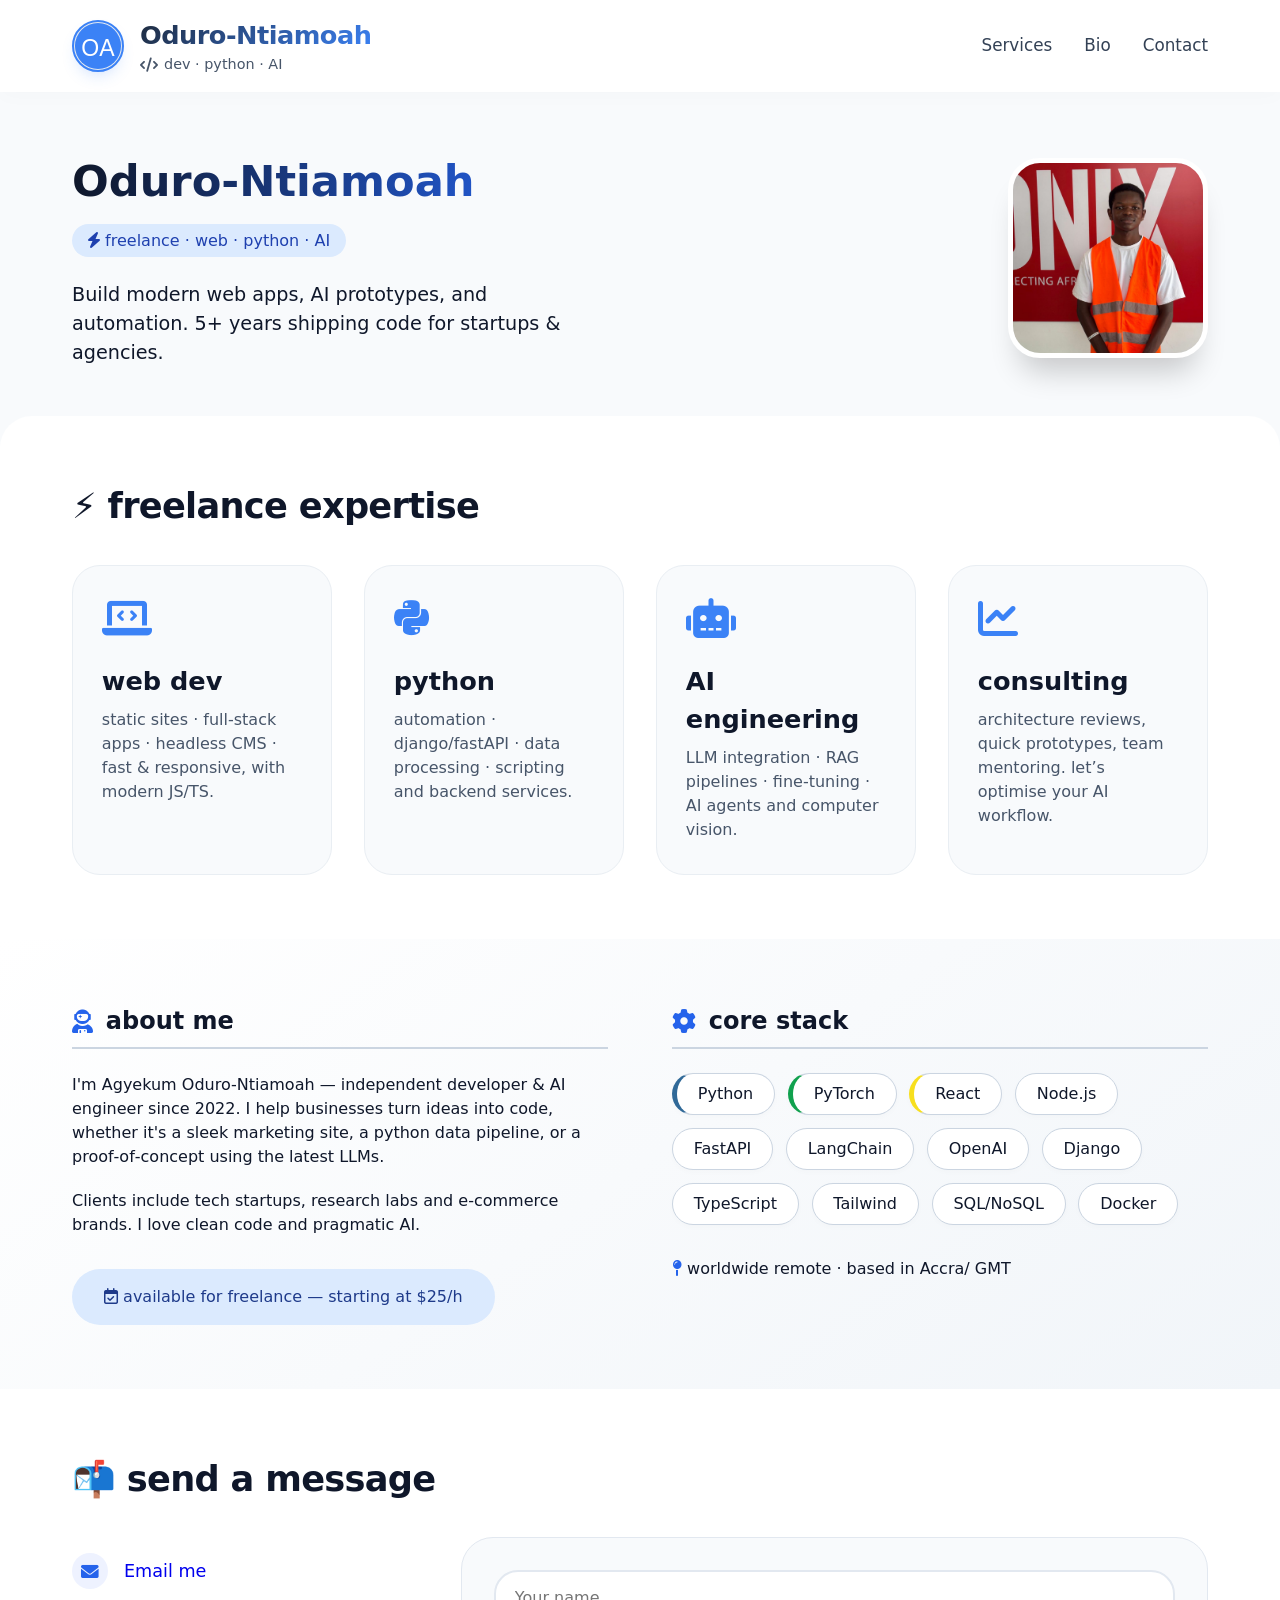
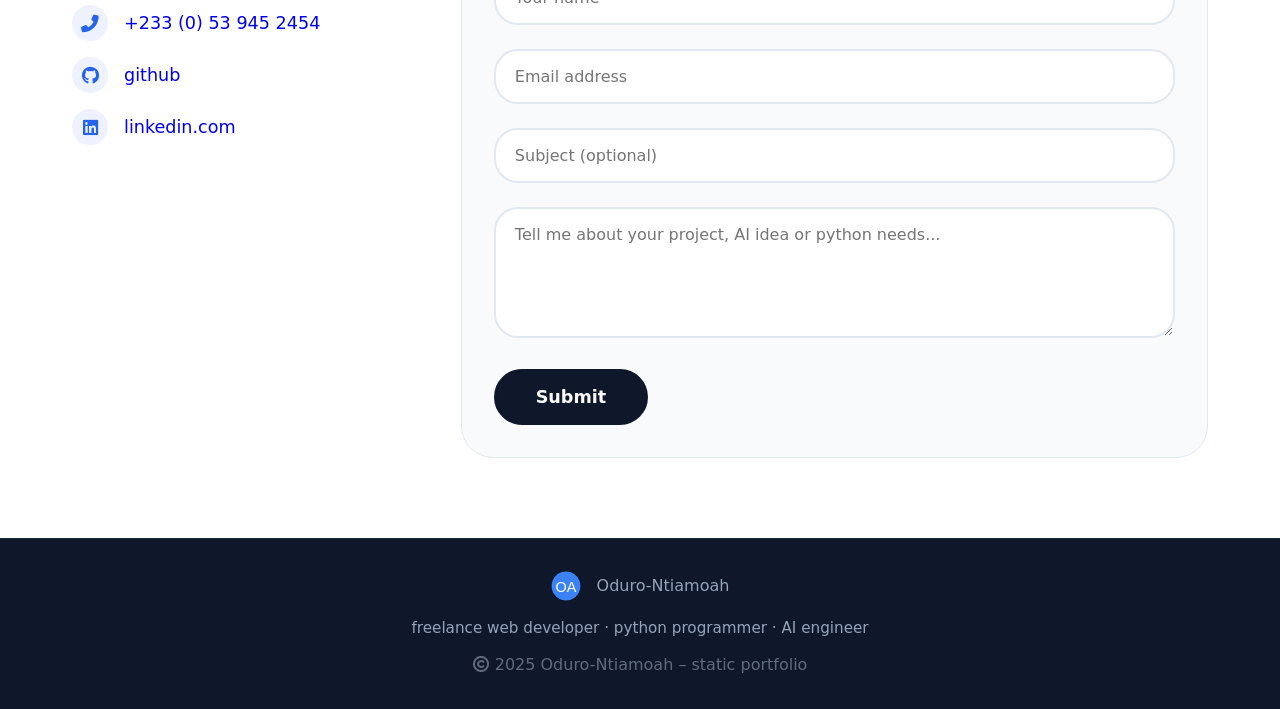
==== index.html @ 5a7f2efa "Update print statement from 'Hello' to 'Goodbye'" ====
<!DOCTYPE html>
<html lang="en">
<head>
  <meta charset="UTF-8">
  <meta name="viewport" content="width=device-width, initial-scale=1.0">
  <title>Oduro-Ntiamoah · Freelance dev & AI engineer</title>
  <!-- Font Awesome 6 (free) -->
  <link rel="stylesheet" href="https://cdnjs.cloudflare.com/ajax/libs/font-awesome/6.0.0-beta3/css/all.min.css">
  <style>
    * {
      margin: 0;
      padding: 0;
      box-sizing: border-box;
      font-family: 'Inter', system-ui, -apple-system, BlinkMacSystemFont, 'Segoe UI', Roboto, sans-serif;
    }

    body {
      background: #f8fafc;
      color: #0f172a;
      line-height: 1.5;
      scroll-behavior: smooth;
    }

    /* custom container */
    .container {
      max-width: 1200px;
      margin: 0 auto;
      padding: 0 2rem;
    }

    /* header / logo area */
    .header {
      background: white;
      box-shadow: 0 4px 20px rgba(0,0,0,0.02);
      padding: 1rem 0;
      position: sticky;
      top: 0;
      z-index: 10;
      backdrop-filter: blur(4px);
      background: rgba(255,255,255,0.9);
    }

    .header-content {
      display: flex;
      align-items: center;
      justify-content: space-between;
      flex-wrap: wrap;
    }

    .logo {
      display: flex;
      align-items: center;
      gap: 1rem;
    }

    .logo-img {
      width: 52px;
      height: 52px;
      border-radius: 50%;
      object-fit: cover;
      background: #e2e8f0;
      border: 2px solid #3b82f6;
      box-shadow: 0 8px 16px -6px rgba(59,130,246,0.25);
    }

    .logo-text h1 {
      font-size: 1.6rem;
      font-weight: 700;
      letter-spacing: -0.02em;
      background: linear-gradient(135deg, #1e293b, #3b82f6);
      -webkit-background-clip: text;
      -webkit-text-fill-color: transparent;
      background-clip: text;
    }

    .logo-text .tag {
      font-size: 0.9rem;
      color: #475569;
      font-weight: 400;
      display: flex;
      align-items: center;
      gap: 6px;
    }

    .nav-links {
      display: flex;
      gap: 2rem;
    }

    .nav-links a {
      text-decoration: none;
      color: #334155;
      font-weight: 500;
      transition: color 0.2s;
      font-size: 1.05rem;
    }

    .nav-links a:hover {
      color: #3b82f6;
    }

    /* hero section with name & image again */
    .hero {
      padding: 4rem 0 3rem;
    }

    .hero-grid {
      display: flex;
      align-items: center;
      gap: 3rem;
      flex-wrap: wrap;
      justify-content: space-between;
    }

    .hero-text h2 {
      font-size: 2.7rem;
      font-weight: 700;
      line-height: 1.2;
      background: linear-gradient(to right, #0f172a, #2563eb);
      -webkit-background-clip: text;
      -webkit-text-fill-color: transparent;
    }

    .hero-text .badge {
      background: #dbeafe;
      color: #1e40af;
      padding: 0.3rem 1rem;
      border-radius: 40px;
      display: inline-block;
      font-size: 1rem;
      font-weight: 500;
      margin: 1rem 0 1.5rem;
    }

    .hero-image img {
      width: 200px;
      height: 200px;
      border-radius: 32px;
      object-fit: cover;
      background: #cbd5e1;
      border: 5px solid white;
      box-shadow: 0 25px 30px -12px rgba(0,0,0,0.2);
    }

    /* service cards */
    .section-title {
      font-size: 2.2rem;
      font-weight: 600;
      margin-bottom: 2rem;
      letter-spacing: -0.02em;
    }

    .services {
      background: white;
      border-radius: 2rem 2rem 0 0;
      padding: 4rem 0;
    }

    .cards {
      display: grid;
      grid-template-columns: repeat(auto-fit, minmax(250px, 1fr));
      gap: 2rem;
    }

    .card {
      background: #f8fafc;
      padding: 2rem 1.8rem;
      border-radius: 28px;
      transition: all 0.2s;
      border: 1px solid #e9eef3;
    }

    .card:hover {
      transform: translateY(-5px);
      border-color: #3b82f6;
      box-shadow: 0 18px 30px -12px rgba(59,130,246,0.3);
    }

    .card i {
      font-size: 2.5rem;
      color: #3b82f6;
      margin-bottom: 1.5rem;
    }

    .card h3 {
      font-size: 1.6rem;
      font-weight: 600;
      margin-bottom: 0.5rem;
    }

    .card p {
      color: #475569;
    }

    /* about / info  */
    .info {
      padding: 4rem 0;
      background: linear-gradient(145deg, #ffffff 0%, #f1f5f9 100%);
    }

    .info-flex {
      display: flex;
      gap: 4rem;
      flex-wrap: wrap;
    }

    .info-block {
      flex: 1;
      min-width: 260px;
    }

    .info-block h3 {
      font-size: 1.5rem;
      margin-bottom: 1.5rem;
      display: flex;
      align-items: center;
      gap: 0.8rem;
      border-bottom: 2px solid #cbd5e1;
      padding-bottom: 0.5rem;
    }

    .skill-tags {
      display: flex;
      flex-wrap: wrap;
      gap: 0.8rem;
    }

    .skill-tag {
      background: white;
      padding: 0.5rem 1.3rem;
      border-radius: 60px;
      border: 1px solid #cbd5e1;
      font-weight: 500;
      font-size: 1rem;
      box-shadow: 0 2px 6px rgba(0,0,0,0.02);
    }

    .skill-tag.python { border-left: 5px solid #306998; }
    .skill-tag.ai { border-left: 5px solid #10a14e; }
    .skill-tag.js { border-left: 5px solid #f7df1e; }

    .pricing-note {
      background: #dbeafe;
      padding: 1rem 2rem;
      border-radius: 80px;
      font-weight: 500;
      color: #1e3a8a;
      margin-top: 2rem;
      display: inline-block;
    }

    /* contact form */
    .contact {
      padding: 4rem 0 5rem;
      background: white;
    }

    .contact-grid {
      display: flex;
      gap: 3rem;
      flex-wrap: wrap;
    }

    .contact-info {
      flex: 1;
      min-width: 250px;
    }

    .contact-info a {
      text-decoration: none;
      margin: 1rem 0; 
      display: flex;
      align-items: center;
      gap: 1rem;
      font-size: 1.1rem;
    }

    .contact-info i {
      width: 36px;
      height: 36px;
      background: #eef2ff;
      border-radius: 50%;
      display: inline-flex;
      align-items: center;
      justify-content: center;
      color: #2563eb;
    }

    .form-box {
      flex: 2;
      min-width: 320px;
      background: #f8fafc;
      padding: 2rem;
      border-radius: 32px;
      border: 1px solid #e2e8f0;
    }

    .form-group {
      margin-bottom: 1.5rem;
    }

    input, textarea {
      width: 100%;
      padding: 1rem 1.2rem;
      border: 2px solid #e2e8f0;
      border-radius: 24px;
      font-size: 1rem;
      background: white;
      transition: 0.2s;
    }

    input:focus, textarea:focus {
      outline: none;
      border-color: #3b82f6;
      box-shadow: 0 0 0 4px rgba(59,130,246,0.15);
    }

    button {
      background: #0f172a;
      color: white;
      border: none;
      font-size: 1.1rem;
      font-weight: 600;
      padding: 1rem 2.5rem;
      border-radius: 50px;
      cursor: pointer;
      display: inline-flex;
      align-items: center;
      gap: 0.8rem;
      transition: 0.2s;
      border: 2px solid #0f172a;
    }

    button:hover {
      background: #2563eb;
      border-color: #2563eb;
      transform: scale(1.02);
    }

    .fine-print {
      font-size: 0.85rem;
      color: #64748b;
      margin-top: 1.5rem;
    }

    .fine-print a {
      color: #2563eb;
      text-decoration: none;
    }

    footer {
      background: #0f172a;
      color: #94a3b8;
      padding: 2rem 0;
      text-align: center;
      border-top: 1px solid #1e293b;
    }

    /* dummy image placeholder */
    .placeholder-img {
      background: linear-gradient(145deg, #94a3b8, #475569);
      display: flex;
      align-items: center;
      justify-content: center;
      color: white;
      font-weight: 600;
      font-size: 2rem;
    }

    /* make it responsive */
    @media (max-width: 700px) {
      .header-content {
        flex-direction: column;
        gap: 1rem;
      }
      .hero-grid {
        justify-content: center;
        text-align: center;
      }
    }
  </style>
</head>
<body>
  <!-- Sticky header with name & image as logo -->
  <header class="header">
    <div class="container header-content">
      <div class="logo">
        <!-- your image repeated as logo -->
        <img src="data:image/svg+xml,%3Csvg xmlns='http://www.w3.org/2000/svg' width='52' height='52' viewBox='0 0 100 100'%3E%3Ccircle cx='50' cy='50' r='48' fill='%233b82f6' /%3E%3Ctext x='50' y='70' font-size='48' text-anchor='middle' fill='white' font-family='Arial'%3EOA%3C/text%3E%3C/svg%3E"
             alt="Oduro-Ntiamoah logo" 
             class="logo-img"
             title="replace with your real image">
        <div class="logo-text">
          <h1>Oduro-Ntiamoah</h1>
          <span class="tag"><i class="fas fa-code"></i> dev · python · AI</span>
        </div>
      </div>
      <div class="nav-links">
        <a href="#services">Services</a>
        <a href="#info">Bio</a>
        <a href="#contact">Contact</a>
      </div>
    </div>
  </header>

  <!-- Hero reintroduces name & image (pinterest friendly) -->
  <section class="hero">
    <div class="container hero-grid">
      <div class="hero-text">
        <h2>Oduro-Ntiamoah</h2>
        <div class="badge"><i class="fas fa-bolt"></i> freelance · web · python · AI</div>
        <p style="font-size: 1.2rem; max-width: 500px;">Build modern web apps, AI prototypes, and automation. 5+ years shipping code for startups & agencies.</p>
      </div>
      <div class="hero-image">
        <img src="images/me.jpg" style="width='200' height='200' viewBox='0 0 200 200'%3E%3Crect width='200' height='200' fill='%233b82f6' /%3E%3Ccircle cx='100' cy='80' r='40' fill='%23f1f5f9' /%3E%3Ccircle cx='100' cy='200' r='70' fill='%2394a3b8' /%3E%3Ctext x='100' y='170' font-size='28' text-anchor='middle' fill='white' font-family='Arial'%3E📷 OA%3C/text%3E%3C/svg%3E"
             alt="Agyekum-Oduro profile">
      </div>
    </div>
  </section>

  <!-- Services (freelance dev / python / AI) -->
  <section class="services" id="services">
    <div class="container">
      <h2 class="section-title">⚡ freelance expertise</h2>
      <div class="cards">
        <div class="card">
          <i class="fas fa-laptop-code"></i>
          <h3>web dev</h3>
          <p>static sites · full-stack apps · headless CMS · fast & responsive, with modern JS/TS.</p>
        </div>
        <div class="card">
          <i class="fab fa-python"></i>
          <h3>python</h3>
          <p>automation · django/fastAPI · data processing · scripting and backend services.</p>
        </div>
        <div class="card">
          <i class="fas fa-robot"></i>
          <h3>AI engineering</h3>
          <p>LLM integration · RAG pipelines · fine‑tuning · AI agents and computer vision.</p>
        </div>
        <div class="card">
          <i class="fas fa-chart-line"></i>
          <h3>consulting</h3>
          <p>architecture reviews, quick prototypes, team mentoring. let’s optimise your AI workflow.</p>
        </div>
      </div>
    </div>
  </section>

  <!-- extra info: bio, skills, notes (you can edit all) -->
  <section class="info" id="info">
    <div class="container info-flex">
      <div class="info-block">
        <h3><i class="fas fa-user-astronaut" style="color:#2563eb;"></i> about me</h3>
        <p style="margin-bottom:1.2rem;">I'm Agyekum Oduro-Ntiamoah — independent developer & AI engineer since 2022. I help businesses turn ideas into code, whether it's a sleek marketing site, a python data pipeline, or a proof‑of‑concept using the latest LLMs.</p>
        <p>Clients include tech startups, research labs and e‑commerce brands. I love clean code and pragmatic AI.</p>
        <div class="pricing-note">
          <i class="far fa-calendar-check"></i> available for freelance — starting at $25/h
        </div>
      </div>
      <div class="info-block">
        <h3><i class="fas fa-cog" style="color:#2563eb;"></i> core stack</h3>
        <div class="skill-tags">
          <span class="skill-tag python">Python</span>
          <span class="skill-tag ai">PyTorch</span>
          <span class="skill-tag js">React</span>
          <span class="skill-tag">Node.js</span>
          <span class="skill-tag">FastAPI</span>
          <span class="skill-tag">LangChain</span>
          <span class="skill-tag">OpenAI</span>
          <span class="skill-tag">Django</span>
          <span class="skill-tag">TypeScript</span>
          <span class="skill-tag">Tailwind</span>
          <span class="skill-tag">SQL/NoSQL</span>
          <span class="skill-tag">Docker</span>
        </div>
        <p style="margin-top:2rem;"><i class="fas fa-map-pin" style="color:#2563eb;"></i> worldwide remote · based in Accra/ GMT</p>
      </div>
    </div>
  </section>

  <!-- contact form – messages to your email -->
  <section class="contact" id="contact">
    <div class="container">
      <h2 class="section-title">📬 send a message</h2>
      <div class="contact-grid">
        <div class="contact-info">
          <a href="mailto:2005odurontiamoah@gmail.com" target="_blank"><i class="fas fa-envelope"></i> Email me</a>
          <a href="tel="+233 539452454"><i class="fas fa-phone-alt"></i> +233 (0) 53 945 2454</a>
          <a href="https://github.com/Oduro-ntiamoah"><i class="fab fa-github"></i> github</a>
          <a href="https://www.linkedin.com/in/oduro-ntiamoah-agyekum/"><i class="fab fa-linkedin"></i> linkedin.com</a>
          <!--p style="margin-top:2rem;"><i class="fas fa-check-circle" style="background:#22c55e; color:white;"></i> typically replies within a few hours</p-->
        </div>

        <div class="form-box">
          <!-- form submits to your email via FormSubmit (free, no backend) -->
          <form action="https://formsubmit.co/2005odurontiamoah@gmail.com" method="POST">
            <!-- formsubmit hidden config -->
            <input type="hidden" name="_subject" value="New freelance inquiry from pinterest visitor">
            <input type="hidden" name="_captcha" value="false">
            <input type="hidden" name="_template" value="box">
            <input type="hidden" name="_next" value="#contact"> <!-- stay on page after submit -->

            <div class="form-group">
              <input type="text" name="name" placeholder="Your name" required>
            </div>
            <div class="form-group">
              <input type="email" name="email" placeholder="Email address" required>
            </div>
            <div class="form-group">
              <input type="text" name="_subject" placeholder="Subject (optional)">
            </div>
            <div class="form-group">
              <textarea name="message" rows="5" placeholder="Tell me about your project, AI idea or python needs..." required></textarea>
            </div>
            <input type="hidden" name="_next" value="https://alias-project.netlify.app/#contact">
            <input type="hidden" name="_captcha" value="false">
            <button type="submit">Submit</button>
              <!--✦ all messages go directly to <strong>2005odurontiamoah@gmail.com</strong><br>
              ✦ no spam, just work inquiries. i’ll get back ASAP.-->
            </div>
          </form>
          <!-- note: formSubmit works fine on static hosts, you'll get an email. -->
        </div>
      </div>
    </div>
  </section>

  <!-- footer with name & simple info -->
  <footer>
    <div class="container">
      <div style="display: flex; align-items: center; justify-content: center; gap: 1rem; margin-bottom: 1rem;">
        <img src="data:image/svg+xml,%3Csvg xmlns='http://www.w3.org/2000/svg' width='30' height='30' viewBox='0 0 100 100'%3E%3Ccircle cx='50' cy='50' r='48' fill='%233b82f6' /%3E%3Ctext x='50' y='70' font-size='48' text-anchor='middle' fill='white' font-family='Arial'%3EOA%3C/text%3E%3C/svg%3E"
             style="width:30px; border-radius:50%;" alt="OA">
        <span style="font-weight:500;">Oduro-Ntiamoah</span>
      </div>
      <p style="font-size:0.95rem;">freelance web developer · python programmer · AI engineer</p>
      <!--p style="margin-top:1rem;">✎ ready for pinterest — replace images & texts before deploy</p-->
      <p style="margin-top:0.8rem; opacity:0.6;"><i class="far fa-copyright"></i> 2025 Oduro-Ntiamoah – static portfolio</p>
    </div>
  </footer>

  <!-- tiny smooth scroll (just for ux) -->
  <script>
    (function() {
      // optional: handle form feedback, but it's a static redirect.
      console.log("pinterest-ready static site — edit name/image/email in source.");
      const logoImg = document.querySelector('.logo-img');
      // if you replace with actual image, the placeholder remains fallback.
    })();
  </script>
</body>
</html>
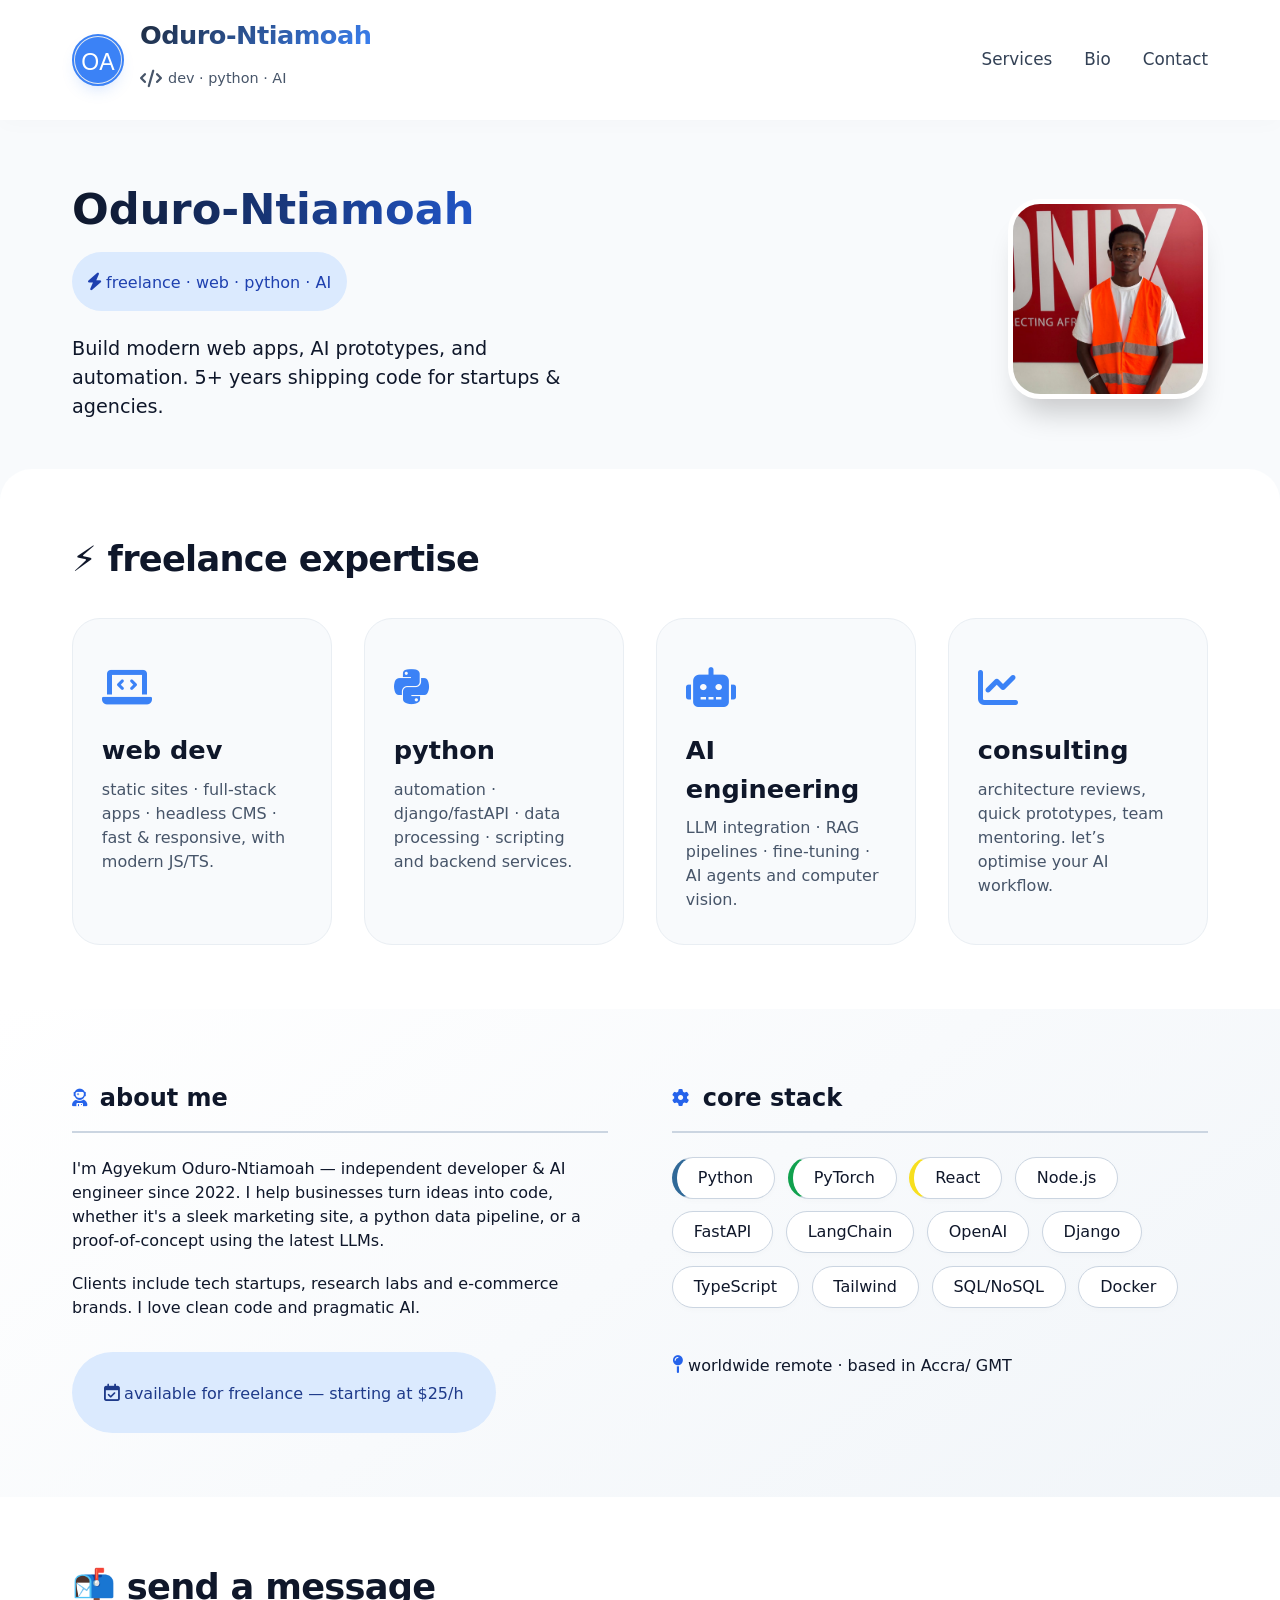
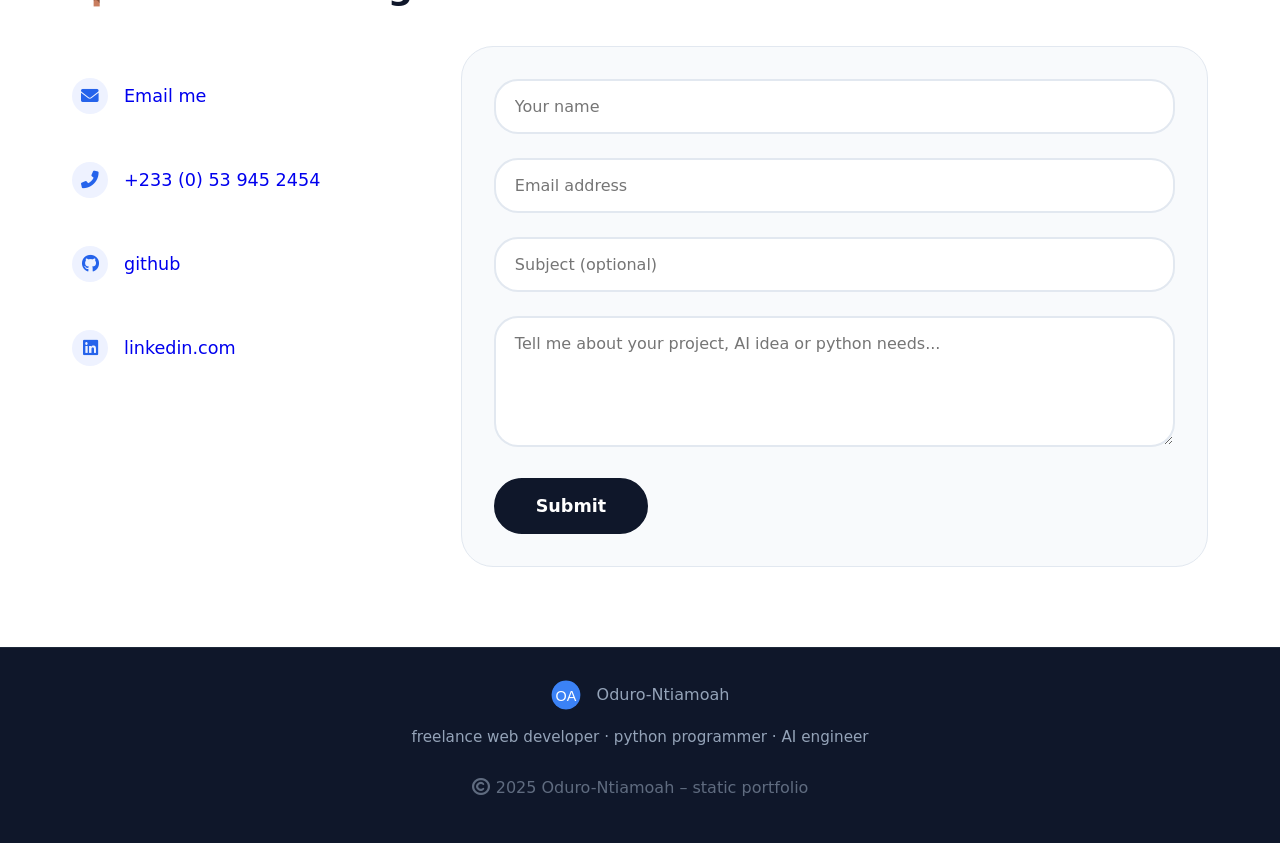
==== commit 4ff29e83: "Update index.html" ====
--- a/index.html
+++ b/index.html
@@ -266,13 +266,18 @@
       min-width: 250px;
     }
 
-    .contact-info a {
+    .contact-info a, i{
       text-decoration: none;
       margin: 1rem 0; 
       display: flex;
       align-items: center;
       gap: 1rem;
       font-size: 1.1rem;
+    }
+
+    .contact-info a:hover{
+      text-decoration: underline;
+      font-weight: 500;
     }
 
     .contact-info i {
@@ -556,3 +561,5 @@
 
 
 
+
+
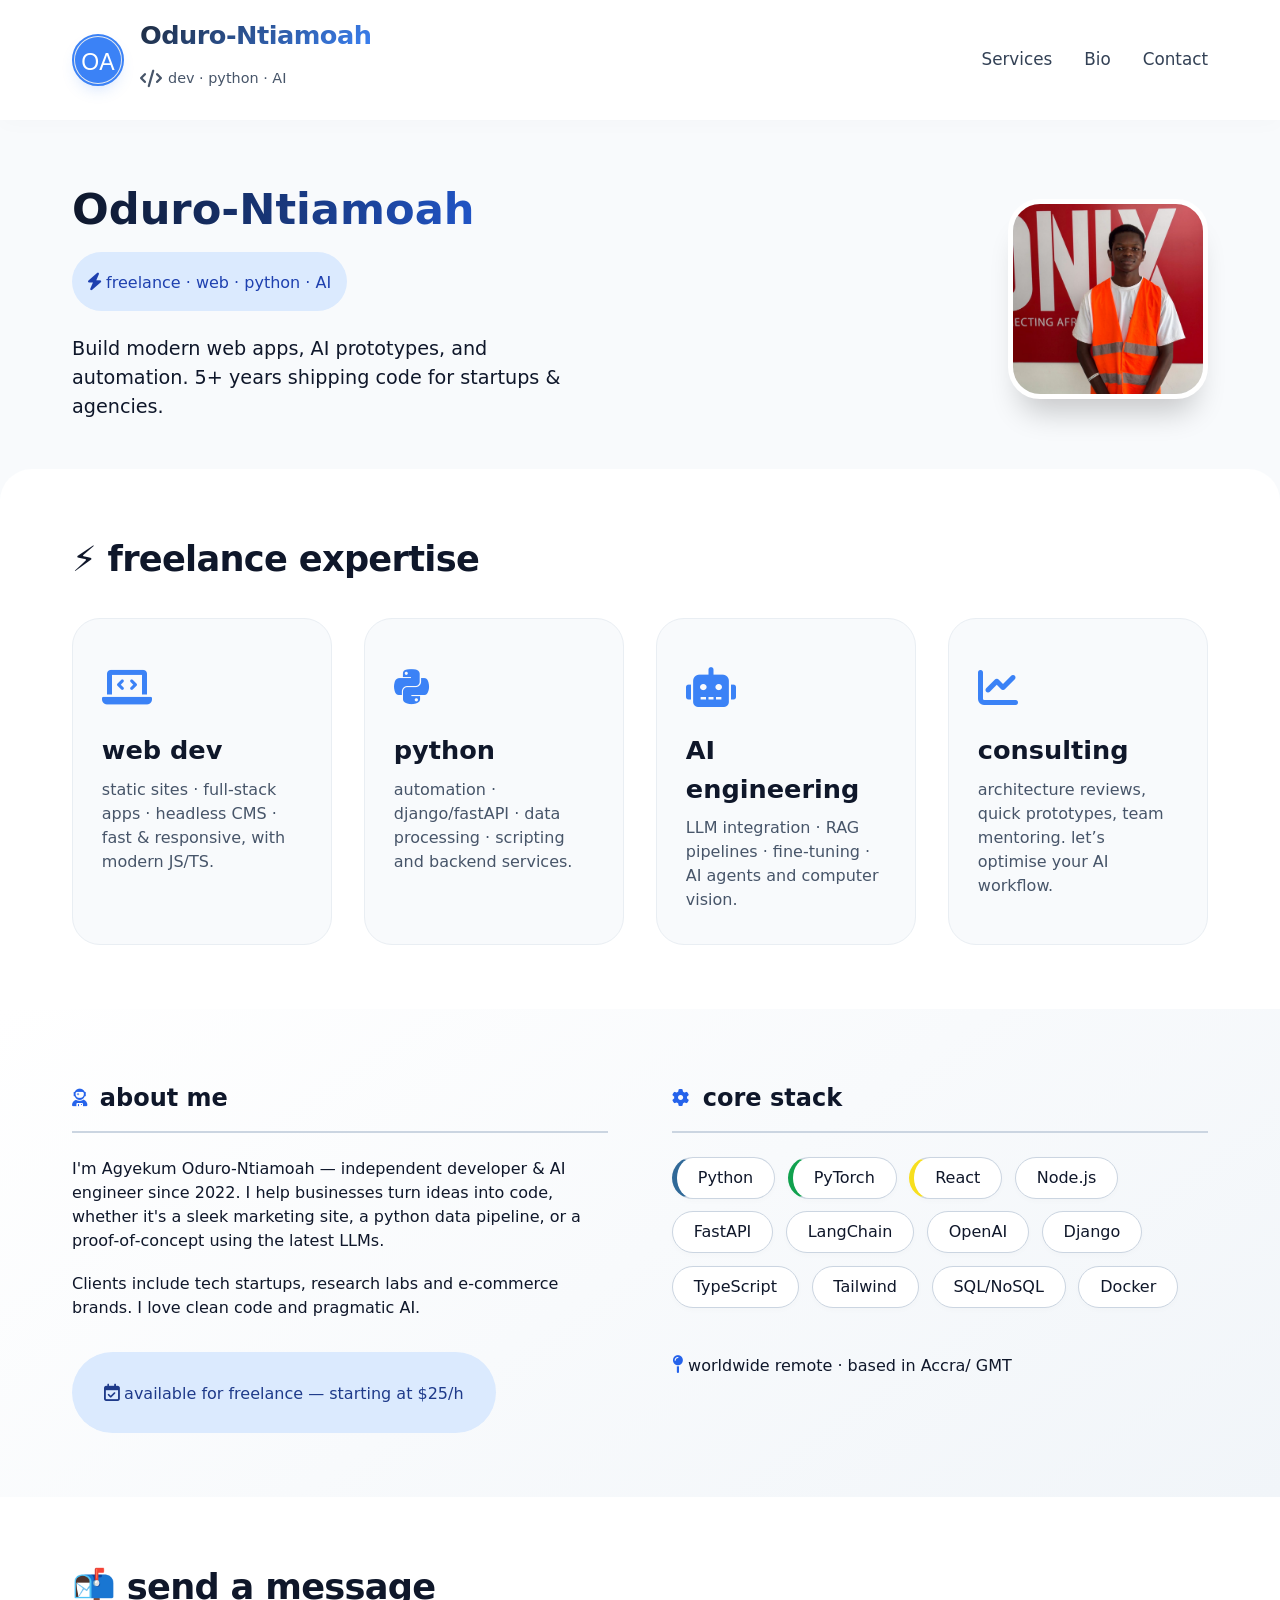
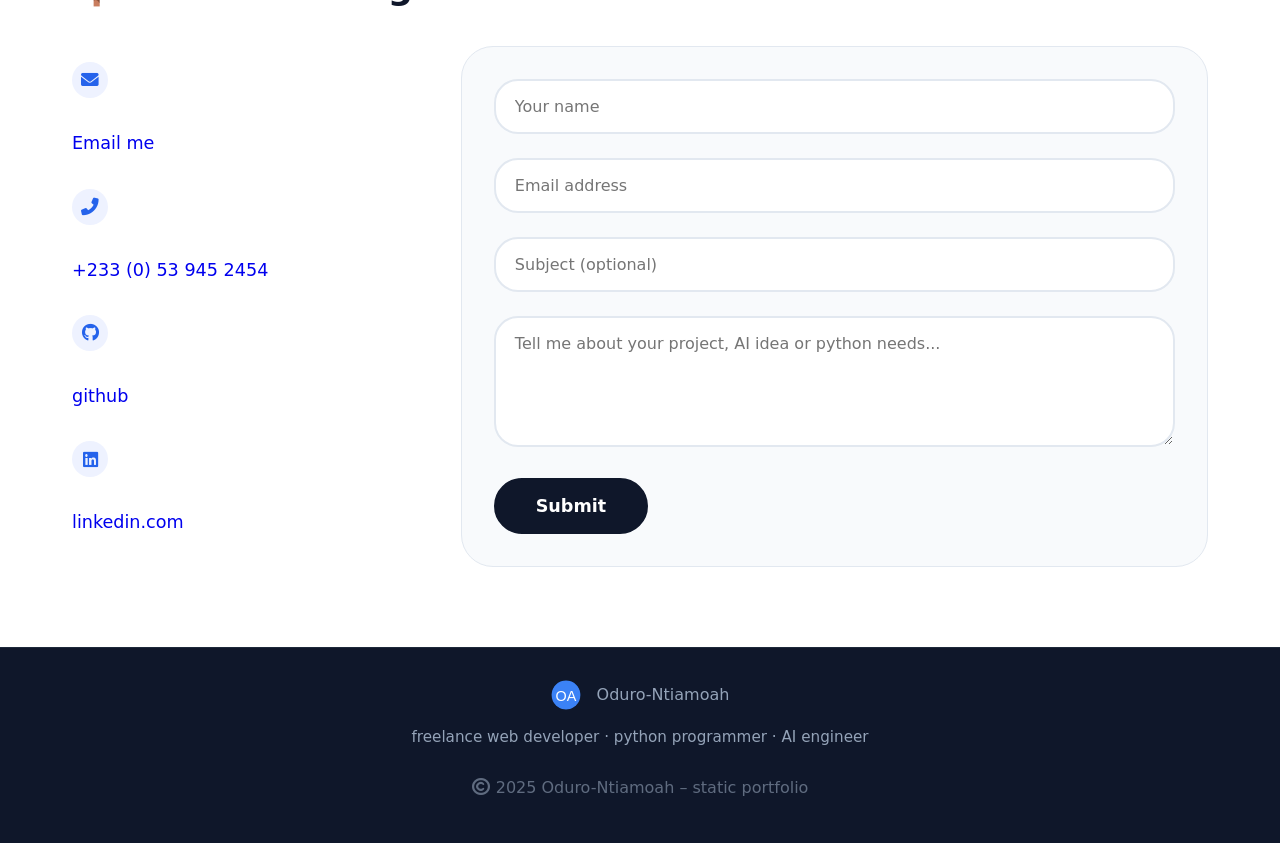
==== commit 605827ed: "Update index.html" ====
--- a/index.html
+++ b/index.html
@@ -490,10 +490,10 @@
       <h2 class="section-title">📬 send a message</h2>
       <div class="contact-grid">
         <div class="contact-info">
-          <a href="mailto:2005odurontiamoah@gmail.com" target="_blank"><i class="fas fa-envelope"></i> Email me</a>
-          <a href="tel="+233 539452454"><i class="fas fa-phone-alt"></i> +233 (0) 53 945 2454</a>
-          <a href="https://github.com/Oduro-ntiamoah"><i class="fab fa-github"></i> github</a>
-          <a href="https://www.linkedin.com/in/oduro-ntiamoah-agyekum/"><i class="fab fa-linkedin"></i> linkedin.com</a>
+          <i class="fas fa-envelope"></i><a href="mailto:2005odurontiamoah@gmail.com" target="_blank"> Email me</a>
+          <i class="fas fa-phone-alt"></i><a href="tel="+233 539452454"> +233 (0) 53 945 2454</a>
+          <i class="fab fa-github"></i><a href="https://github.com/Oduro-ntiamoah"> github</a>
+          <i class="fab fa-linkedin"></i><a href="https://www.linkedin.com/in/oduro-ntiamoah-agyekum/"> linkedin.com</a>
           <!--p style="margin-top:2rem;"><i class="fas fa-check-circle" style="background:#22c55e; color:white;"></i> typically replies within a few hours</p-->
         </div>
 
@@ -563,3 +563,4 @@
 
 
 
+
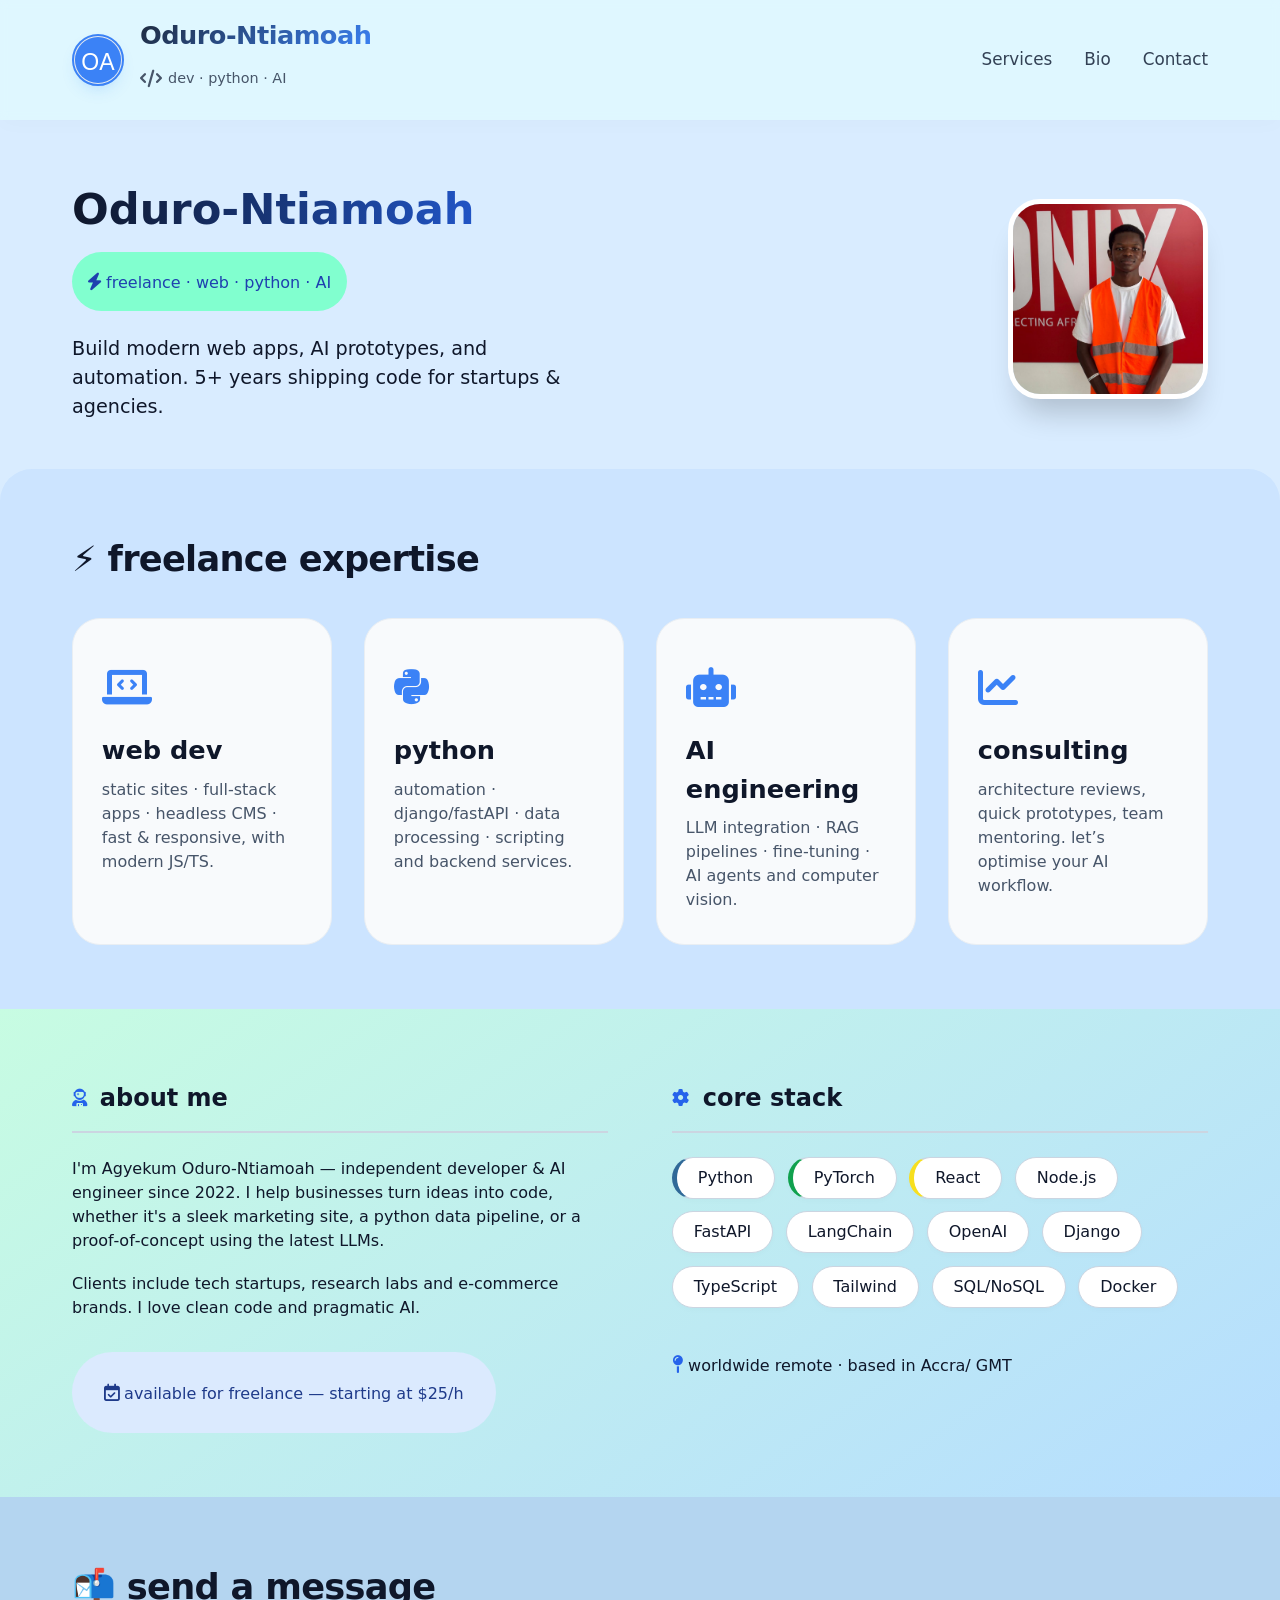
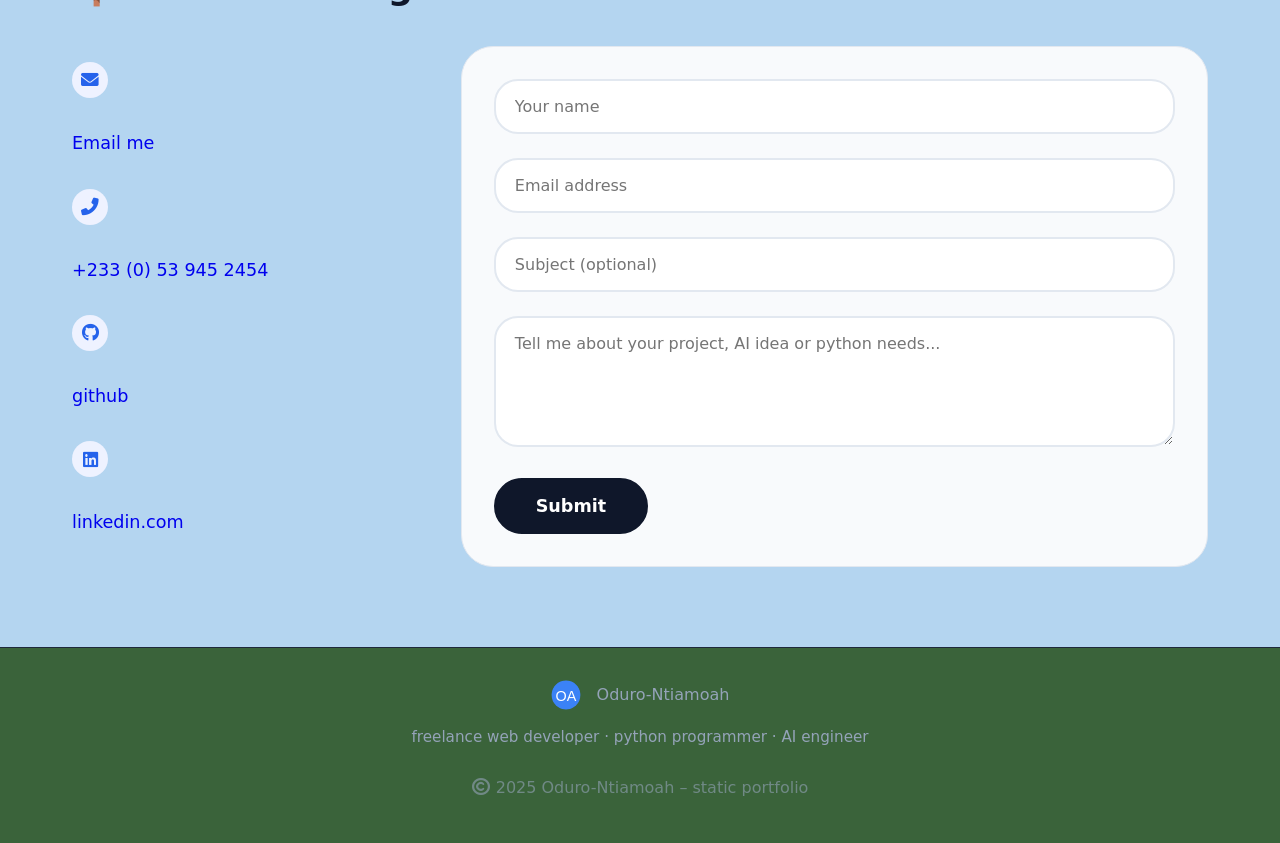
==== commit ff8527b2: "Update index.html" ====
--- a/index.html
+++ b/index.html
@@ -1,566 +1,582 @@
 <!DOCTYPE html>
 <html lang="en">
+
 <head>
-  <meta charset="UTF-8">
-  <meta name="viewport" content="width=device-width, initial-scale=1.0">
-  <title>Oduro-Ntiamoah · Freelance dev & AI engineer</title>
-  <!-- Font Awesome 6 (free) -->
-  <link rel="stylesheet" href="https://cdnjs.cloudflare.com/ajax/libs/font-awesome/6.0.0-beta3/css/all.min.css">
-  <style>
-    * {
-      margin: 0;
-      padding: 0;
-      box-sizing: border-box;
-      font-family: 'Inter', system-ui, -apple-system, BlinkMacSystemFont, 'Segoe UI', Roboto, sans-serif;
-    }
-
-    body {
-      background: #f8fafc;
-      color: #0f172a;
-      line-height: 1.5;
-      scroll-behavior: smooth;
-    }
-
-    /* custom container */
-    .container {
-      max-width: 1200px;
-      margin: 0 auto;
-      padding: 0 2rem;
-    }
-
-    /* header / logo area */
-    .header {
-      background: white;
-      box-shadow: 0 4px 20px rgba(0,0,0,0.02);
-      padding: 1rem 0;
-      position: sticky;
-      top: 0;
-      z-index: 10;
-      backdrop-filter: blur(4px);
-      background: rgba(255,255,255,0.9);
-    }
-
-    .header-content {
-      display: flex;
-      align-items: center;
-      justify-content: space-between;
-      flex-wrap: wrap;
-    }
-
-    .logo {
-      display: flex;
-      align-items: center;
-      gap: 1rem;
-    }
-
-    .logo-img {
-      width: 52px;
-      height: 52px;
-      border-radius: 50%;
-      object-fit: cover;
-      background: #e2e8f0;
-      border: 2px solid #3b82f6;
-      box-shadow: 0 8px 16px -6px rgba(59,130,246,0.25);
-    }
-
-    .logo-text h1 {
-      font-size: 1.6rem;
-      font-weight: 700;
-      letter-spacing: -0.02em;
-      background: linear-gradient(135deg, #1e293b, #3b82f6);
-      -webkit-background-clip: text;
-      -webkit-text-fill-color: transparent;
-      background-clip: text;
-    }
-
-    .logo-text .tag {
-      font-size: 0.9rem;
-      color: #475569;
-      font-weight: 400;
-      display: flex;
-      align-items: center;
-      gap: 6px;
-    }
-
-    .nav-links {
-      display: flex;
-      gap: 2rem;
-    }
-
-    .nav-links a {
-      text-decoration: none;
-      color: #334155;
-      font-weight: 500;
-      transition: color 0.2s;
-      font-size: 1.05rem;
-    }
-
-    .nav-links a:hover {
-      color: #3b82f6;
-    }
-
-    /* hero section with name & image again */
-    .hero {
-      padding: 4rem 0 3rem;
-    }
-
-    .hero-grid {
-      display: flex;
-      align-items: center;
-      gap: 3rem;
-      flex-wrap: wrap;
-      justify-content: space-between;
-    }
-
-    .hero-text h2 {
-      font-size: 2.7rem;
-      font-weight: 700;
-      line-height: 1.2;
-      background: linear-gradient(to right, #0f172a, #2563eb);
-      -webkit-background-clip: text;
-      -webkit-text-fill-color: transparent;
-    }
-
-    .hero-text .badge {
-      background: #dbeafe;
-      color: #1e40af;
-      padding: 0.3rem 1rem;
-      border-radius: 40px;
-      display: inline-block;
-      font-size: 1rem;
-      font-weight: 500;
-      margin: 1rem 0 1.5rem;
-    }
-
-    .hero-image img {
-      width: 200px;
-      height: 200px;
-      border-radius: 32px;
-      object-fit: cover;
-      background: #cbd5e1;
-      border: 5px solid white;
-      box-shadow: 0 25px 30px -12px rgba(0,0,0,0.2);
-    }
-
-    /* service cards */
-    .section-title {
-      font-size: 2.2rem;
-      font-weight: 600;
-      margin-bottom: 2rem;
-      letter-spacing: -0.02em;
-    }
-
-    .services {
-      background: white;
-      border-radius: 2rem 2rem 0 0;
-      padding: 4rem 0;
-    }
-
-    .cards {
-      display: grid;
-      grid-template-columns: repeat(auto-fit, minmax(250px, 1fr));
-      gap: 2rem;
-    }
-
-    .card {
-      background: #f8fafc;
-      padding: 2rem 1.8rem;
-      border-radius: 28px;
-      transition: all 0.2s;
-      border: 1px solid #e9eef3;
-    }
-
-    .card:hover {
-      transform: translateY(-5px);
-      border-color: #3b82f6;
-      box-shadow: 0 18px 30px -12px rgba(59,130,246,0.3);
-    }
-
-    .card i {
-      font-size: 2.5rem;
-      color: #3b82f6;
-      margin-bottom: 1.5rem;
-    }
-
-    .card h3 {
-      font-size: 1.6rem;
-      font-weight: 600;
-      margin-bottom: 0.5rem;
-    }
-
-    .card p {
-      color: #475569;
-    }
-
-    /* about / info  */
-    .info {
-      padding: 4rem 0;
-      background: linear-gradient(145deg, #ffffff 0%, #f1f5f9 100%);
-    }
-
-    .info-flex {
-      display: flex;
-      gap: 4rem;
-      flex-wrap: wrap;
-    }
-
-    .info-block {
-      flex: 1;
-      min-width: 260px;
-    }
-
-    .info-block h3 {
-      font-size: 1.5rem;
-      margin-bottom: 1.5rem;
-      display: flex;
-      align-items: center;
-      gap: 0.8rem;
-      border-bottom: 2px solid #cbd5e1;
-      padding-bottom: 0.5rem;
-    }
-
-    .skill-tags {
-      display: flex;
-      flex-wrap: wrap;
-      gap: 0.8rem;
-    }
-
-    .skill-tag {
-      background: white;
-      padding: 0.5rem 1.3rem;
-      border-radius: 60px;
-      border: 1px solid #cbd5e1;
-      font-weight: 500;
-      font-size: 1rem;
-      box-shadow: 0 2px 6px rgba(0,0,0,0.02);
-    }
-
-    .skill-tag.python { border-left: 5px solid #306998; }
-    .skill-tag.ai { border-left: 5px solid #10a14e; }
-    .skill-tag.js { border-left: 5px solid #f7df1e; }
-
-    .pricing-note {
-      background: #dbeafe;
-      padding: 1rem 2rem;
-      border-radius: 80px;
-      font-weight: 500;
-      color: #1e3a8a;
-      margin-top: 2rem;
-      display: inline-block;
-    }
-
-    /* contact form */
-    .contact {
-      padding: 4rem 0 5rem;
-      background: white;
-    }
-
-    .contact-grid {
-      display: flex;
-      gap: 3rem;
-      flex-wrap: wrap;
-    }
-
-    .contact-info {
-      flex: 1;
-      min-width: 250px;
-    }
-
-    .contact-info a, i{
-      text-decoration: none;
-      margin: 1rem 0; 
-      display: flex;
-      align-items: center;
-      gap: 1rem;
-      font-size: 1.1rem;
-    }
-
-    .contact-info a:hover{
-      text-decoration: underline;
-      font-weight: 500;
-    }
-
-    .contact-info i {
-      width: 36px;
-      height: 36px;
-      background: #eef2ff;
-      border-radius: 50%;
-      display: inline-flex;
-      align-items: center;
-      justify-content: center;
-      color: #2563eb;
-    }
-
-    .form-box {
-      flex: 2;
-      min-width: 320px;
-      background: #f8fafc;
-      padding: 2rem;
-      border-radius: 32px;
-      border: 1px solid #e2e8f0;
-    }
-
-    .form-group {
-      margin-bottom: 1.5rem;
-    }
-
-    input, textarea {
-      width: 100%;
-      padding: 1rem 1.2rem;
-      border: 2px solid #e2e8f0;
-      border-radius: 24px;
-      font-size: 1rem;
-      background: white;
-      transition: 0.2s;
-    }
-
-    input:focus, textarea:focus {
-      outline: none;
-      border-color: #3b82f6;
-      box-shadow: 0 0 0 4px rgba(59,130,246,0.15);
-    }
-
-    button {
-      background: #0f172a;
-      color: white;
-      border: none;
-      font-size: 1.1rem;
-      font-weight: 600;
-      padding: 1rem 2.5rem;
-      border-radius: 50px;
-      cursor: pointer;
-      display: inline-flex;
-      align-items: center;
-      gap: 0.8rem;
-      transition: 0.2s;
-      border: 2px solid #0f172a;
-    }
-
-    button:hover {
-      background: #2563eb;
-      border-color: #2563eb;
-      transform: scale(1.02);
-    }
-
-    .fine-print {
-      font-size: 0.85rem;
-      color: #64748b;
-      margin-top: 1.5rem;
-    }
-
-    .fine-print a {
-      color: #2563eb;
-      text-decoration: none;
-    }
-
-    footer {
-      background: #0f172a;
-      color: #94a3b8;
-      padding: 2rem 0;
-      text-align: center;
-      border-top: 1px solid #1e293b;
-    }
-
-    /* dummy image placeholder */
-    .placeholder-img {
-      background: linear-gradient(145deg, #94a3b8, #475569);
-      display: flex;
-      align-items: center;
-      justify-content: center;
-      color: white;
-      font-weight: 600;
-      font-size: 2rem;
-    }
-
-    /* make it responsive */
-    @media (max-width: 700px) {
-      .header-content {
-        flex-direction: column;
-        gap: 1rem;
-      }
-      .hero-grid {
-        justify-content: center;
-        text-align: center;
-      }
-    }
-  </style>
+    <meta charset="UTF-8">
+    <meta name="viewport" content="width=device-width, initial-scale=1.0">
+    <title>Oduro-Ntiamoah · Freelance dev & AI engineer</title>
+    <!-- Font Awesome 6 (free) -->
+    <link rel="stylesheet" href="https://cdnjs.cloudflare.com/ajax/libs/font-awesome/6.0.0-beta3/css/all.min.css">
+    <style>
+        * {
+            margin: 0;
+            padding: 0;
+            box-sizing: border-box;
+            font-family: 'Inter', system-ui, -apple-system, BlinkMacSystemFont, 'Segoe UI', Roboto, sans-serif;
+        }
+
+        body {
+            background: #d9ecff;
+            color: #0f172a;
+            line-height: 1.5;
+            scroll-behavior: smooth;
+        }
+
+        /* custom container */
+        .container {
+            max-width: 1200px;
+            margin: 0 auto;
+            padding: 0 2rem;
+        }
+
+        /* header / logo area */
+        .header {
+            background: rgb(152, 222, 255);
+            box-shadow: 0 4px 20px rgba(0, 0, 0, 0.02);
+            padding: 1rem 0;
+            position: sticky;
+            top: 0;
+            z-index: 10;
+            backdrop-filter: blur(4px);
+            background: rgba(223, 249, 255, 0.9);
+        }
+
+        .header-content {
+            display: flex;
+            align-items: center;
+            justify-content: space-between;
+            flex-wrap: wrap;
+        }
+
+        .logo {
+            display: flex;
+            align-items: center;
+            gap: 1rem;
+        }
+
+        .logo-img {
+            width: 52px;
+            height: 52px;
+            border-radius: 50%;
+            object-fit: cover;
+            background: #e2e8f0;
+            border: 2px solid #3b82f6;
+            box-shadow: 0 8px 16px -6px rgba(59, 130, 246, 0.25);
+        }
+
+        .logo-text h1 {
+            font-size: 1.6rem;
+            font-weight: 700;
+            letter-spacing: -0.02em;
+            background: linear-gradient(135deg, #1e293b, #3b82f6);
+            -webkit-background-clip: text;
+            -webkit-text-fill-color: transparent;
+            background-clip: text;
+        }
+
+        .logo-text .tag {
+            font-size: 0.9rem;
+            color: #475569;
+            font-weight: 400;
+            display: flex;
+            align-items: center;
+            gap: 6px;
+        }
+
+        .nav-links {
+            display: flex;
+            gap: 2rem;
+        }
+
+        .nav-links a {
+            text-decoration: none;
+            color: #334155;
+            font-weight: 500;
+            transition: color 0.2s;
+            font-size: 1.05rem;
+        }
+
+        .nav-links a:hover {
+            color: #3b82f6;
+        }
+
+        /* hero section with name & image again */
+        .hero {
+            padding: 4rem 0 3rem;
+        }
+
+        .hero-grid {
+            display: flex;
+            align-items: center;
+            gap: 3rem;
+            flex-wrap: wrap;
+            justify-content: space-between;
+        }
+
+        .hero-text h2 {
+            font-size: 2.7rem;
+            font-weight: 700;
+            line-height: 1.2;
+            background: linear-gradient(to right, #0f172a, #2563eb);
+            -webkit-background-clip: text;
+            -webkit-text-fill-color: transparent;
+        }
+
+        .hero-text .badge {
+            background: #81ffcf;
+            color: #1e40af;
+            padding: 0.3rem 1rem;
+            border-radius: 40px;
+            display: inline-block;
+            font-size: 1rem;
+            font-weight: 500;
+            margin: 1rem 0 1.5rem;
+        }
+
+        .hero-image img {
+            width: 200px;
+            height: 200px;
+            border-radius: 32px;
+            object-fit: cover;
+            background: #cbd5e1;
+            border: 5px solid white;
+            box-shadow: 0 25px 30px -12px rgba(0, 0, 0, 0.2);
+        }
+
+        /* service cards */
+        .section-title {
+            font-size: 2.2rem;
+            font-weight: 600;
+            margin-bottom: 2rem;
+            letter-spacing: -0.02em;
+        }
+
+        .services {
+            background: rgb(204, 228, 255);
+            border-radius: 2rem 2rem 0 0;
+            padding: 4rem 0;
+        }
+
+        .cards {
+            display: grid;
+            grid-template-columns: repeat(auto-fit, minmax(250px, 1fr));
+            gap: 2rem;
+        }
+
+        .card {
+            background: #f8fafc;
+            padding: 2rem 1.8rem;
+            border-radius: 28px;
+            transition: all 0.2s;
+            border: 1px solid #e9eef3;
+        }
+
+        .card:hover {
+            transform: translateY(-5px);
+            border-color: #3b82f6;
+            box-shadow: 0 18px 30px -12px rgba(59, 130, 246, 0.3);
+        }
+
+        .card i {
+            font-size: 2.5rem;
+            color: #3b82f6;
+            margin-bottom: 1.5rem;
+        }
+
+        .card h3 {
+            font-size: 1.6rem;
+            font-weight: 600;
+            margin-bottom: 0.5rem;
+        }
+
+        .card p {
+            color: #475569;
+        }
+
+        /* about / info  */
+        .info {
+            padding: 4rem 0;
+            background: linear-gradient(145deg, #c7fce2 0%, #b6ddff 100%);
+        }
+
+        .info-flex {
+            display: flex;
+            gap: 4rem;
+            flex-wrap: wrap;
+        }
+
+        .info-block {
+            flex: 1;
+            min-width: 260px;
+        }
+
+        .info-block h3 {
+            font-size: 1.5rem;
+            margin-bottom: 1.5rem;
+            display: flex;
+            align-items: center;
+            gap: 0.8rem;
+            border-bottom: 2px solid #cbd5e1;
+            padding-bottom: 0.5rem;
+        }
+
+        .skill-tags {
+            display: flex;
+            flex-wrap: wrap;
+            gap: 0.8rem;
+        }
+
+        .skill-tag {
+            background: white;
+            padding: 0.5rem 1.3rem;
+            border-radius: 60px;
+            border: 1px solid #cbd5e1;
+            font-weight: 500;
+            font-size: 1rem;
+            box-shadow: 0 2px 6px rgba(0, 0, 0, 0.02);
+        }
+
+        .skill-tag.python {
+            border-left: 5px solid #306998;
+        }
+
+        .skill-tag.ai {
+            border-left: 5px solid #10a14e;
+        }
+
+        .skill-tag.js {
+            border-left: 5px solid #f7df1e;
+        }
+
+        .pricing-note {
+            background: #dbeafe;
+            padding: 1rem 2rem;
+            border-radius: 80px;
+            font-weight: 500;
+            color: #1e3a8a;
+            margin-top: 2rem;
+            display: inline-block;
+        }
+
+        /* contact form */
+        .contact {
+            padding: 4rem 0 5rem;
+            background: rgb(180, 213, 240);
+        }
+
+        .contact-grid {
+            display: flex;
+            gap: 3rem;
+            flex-wrap: wrap;
+        }
+
+        .contact-info {
+            flex: 1;
+            min-width: 250px;
+        }
+
+        .contact-info a,
+        i {
+            text-decoration: none;
+            margin: 1rem 0;
+            display: flex;
+            align-items: center;
+            gap: 1rem;
+            font-size: 1.1rem;
+        }
+
+        .contact-info a:hover {
+            text-decoration: underline;
+            font-weight: 500;
+        }
+
+        .contact-info i {
+            width: 36px;
+            height: 36px;
+            background: #eef2ff;
+            border-radius: 50%;
+            display: inline-flex;
+            align-items: center;
+            justify-content: center;
+            color: #2563eb;
+        }
+
+        .form-box {
+            flex: 2;
+            min-width: 320px;
+            background: #f8fafc;
+            padding: 2rem;
+            border-radius: 32px;
+            border: 1px solid #e2e8f0;
+        }
+
+        .form-group {
+            margin-bottom: 1.5rem;
+        }
+
+        input,
+        textarea {
+            width: 100%;
+            padding: 1rem 1.2rem;
+            border: 2px solid #e2e8f0;
+            border-radius: 24px;
+            font-size: 1rem;
+            background: white;
+            transition: 0.2s;
+        }
+
+        input:focus,
+        textarea:focus {
+            outline: none;
+            border-color: #3b82f6;
+            box-shadow: 0 0 0 4px rgba(59, 130, 246, 0.15);
+        }
+
+        button {
+            background: #0f172a;
+            color: white;
+            border: none;
+            font-size: 1.1rem;
+            font-weight: 600;
+            padding: 1rem 2.5rem;
+            border-radius: 50px;
+            cursor: pointer;
+            display: inline-flex;
+            align-items: center;
+            gap: 0.8rem;
+            transition: 0.2s;
+            border: 2px solid #0f172a;
+        }
+
+        button:hover {
+            background: #2563eb;
+            border-color: #2563eb;
+            transform: scale(1.02);
+        }
+
+        .fine-print {
+            font-size: 0.85rem;
+            color: #64748b;
+            margin-top: 1.5rem;
+        }
+
+        .fine-print a {
+            color: #2563eb;
+            text-decoration: none;
+        }
+
+        footer {
+            background: #3a633a;
+            color: #94a3b8;
+            padding: 2rem 0;
+            text-align: center;
+            border-top: 1px solid #1e293b;
+        }
+
+        /* dummy image placeholder */
+        .placeholder-img {
+            background: linear-gradient(145deg, #94a3b8, #475569);
+            display: flex;
+            align-items: center;
+            justify-content: center;
+            color: white;
+            font-weight: 600;
+            font-size: 2rem;
+        }
+
+        /* make it responsive */
+        @media (max-width: 700px) {
+            .header-content {
+                flex-direction: column;
+                gap: 1rem;
+            }
+
+            .hero-grid {
+                justify-content: center;
+                text-align: center;
+            }
+        }
+    </style>
 </head>
+
 <body>
-  <!-- Sticky header with name & image as logo -->
-  <header class="header">
-    <div class="container header-content">
-      <div class="logo">
-        <!-- your image repeated as logo -->
-        <img src="data:image/svg+xml,%3Csvg xmlns='http://www.w3.org/2000/svg' width='52' height='52' viewBox='0 0 100 100'%3E%3Ccircle cx='50' cy='50' r='48' fill='%233b82f6' /%3E%3Ctext x='50' y='70' font-size='48' text-anchor='middle' fill='white' font-family='Arial'%3EOA%3C/text%3E%3C/svg%3E"
-             alt="Oduro-Ntiamoah logo" 
-             class="logo-img"
-             title="replace with your real image">
-        <div class="logo-text">
-          <h1>Oduro-Ntiamoah</h1>
-          <span class="tag"><i class="fas fa-code"></i> dev · python · AI</span>
-        </div>
-      </div>
-      <div class="nav-links">
-        <a href="#services">Services</a>
-        <a href="#info">Bio</a>
-        <a href="#contact">Contact</a>
-      </div>
-    </div>
-  </header>
-
-  <!-- Hero reintroduces name & image (pinterest friendly) -->
-  <section class="hero">
-    <div class="container hero-grid">
-      <div class="hero-text">
-        <h2>Oduro-Ntiamoah</h2>
-        <div class="badge"><i class="fas fa-bolt"></i> freelance · web · python · AI</div>
-        <p style="font-size: 1.2rem; max-width: 500px;">Build modern web apps, AI prototypes, and automation. 5+ years shipping code for startups & agencies.</p>
-      </div>
-      <div class="hero-image">
-        <img src="images/me.jpg" style="width='200' height='200' viewBox='0 0 200 200'%3E%3Crect width='200' height='200' fill='%233b82f6' /%3E%3Ccircle cx='100' cy='80' r='40' fill='%23f1f5f9' /%3E%3Ccircle cx='100' cy='200' r='70' fill='%2394a3b8' /%3E%3Ctext x='100' y='170' font-size='28' text-anchor='middle' fill='white' font-family='Arial'%3E📷 OA%3C/text%3E%3C/svg%3E"
-             alt="Agyekum-Oduro profile">
-      </div>
-    </div>
-  </section>
-
-  <!-- Services (freelance dev / python / AI) -->
-  <section class="services" id="services">
-    <div class="container">
-      <h2 class="section-title">⚡ freelance expertise</h2>
-      <div class="cards">
-        <div class="card">
-          <i class="fas fa-laptop-code"></i>
-          <h3>web dev</h3>
-          <p>static sites · full-stack apps · headless CMS · fast & responsive, with modern JS/TS.</p>
-        </div>
-        <div class="card">
-          <i class="fab fa-python"></i>
-          <h3>python</h3>
-          <p>automation · django/fastAPI · data processing · scripting and backend services.</p>
-        </div>
-        <div class="card">
-          <i class="fas fa-robot"></i>
-          <h3>AI engineering</h3>
-          <p>LLM integration · RAG pipelines · fine‑tuning · AI agents and computer vision.</p>
-        </div>
-        <div class="card">
-          <i class="fas fa-chart-line"></i>
-          <h3>consulting</h3>
-          <p>architecture reviews, quick prototypes, team mentoring. let’s optimise your AI workflow.</p>
-        </div>
-      </div>
-    </div>
-  </section>
-
-  <!-- extra info: bio, skills, notes (you can edit all) -->
-  <section class="info" id="info">
-    <div class="container info-flex">
-      <div class="info-block">
-        <h3><i class="fas fa-user-astronaut" style="color:#2563eb;"></i> about me</h3>
-        <p style="margin-bottom:1.2rem;">I'm Agyekum Oduro-Ntiamoah — independent developer & AI engineer since 2022. I help businesses turn ideas into code, whether it's a sleek marketing site, a python data pipeline, or a proof‑of‑concept using the latest LLMs.</p>
-        <p>Clients include tech startups, research labs and e‑commerce brands. I love clean code and pragmatic AI.</p>
-        <div class="pricing-note">
-          <i class="far fa-calendar-check"></i> available for freelance — starting at $25/h
-        </div>
-      </div>
-      <div class="info-block">
-        <h3><i class="fas fa-cog" style="color:#2563eb;"></i> core stack</h3>
-        <div class="skill-tags">
-          <span class="skill-tag python">Python</span>
-          <span class="skill-tag ai">PyTorch</span>
-          <span class="skill-tag js">React</span>
-          <span class="skill-tag">Node.js</span>
-          <span class="skill-tag">FastAPI</span>
-          <span class="skill-tag">LangChain</span>
-          <span class="skill-tag">OpenAI</span>
-          <span class="skill-tag">Django</span>
-          <span class="skill-tag">TypeScript</span>
-          <span class="skill-tag">Tailwind</span>
-          <span class="skill-tag">SQL/NoSQL</span>
-          <span class="skill-tag">Docker</span>
-        </div>
-        <p style="margin-top:2rem;"><i class="fas fa-map-pin" style="color:#2563eb;"></i> worldwide remote · based in Accra/ GMT</p>
-      </div>
-    </div>
-  </section>
-
-  <!-- contact form – messages to your email -->
-  <section class="contact" id="contact">
-    <div class="container">
-      <h2 class="section-title">📬 send a message</h2>
-      <div class="contact-grid">
-        <div class="contact-info">
-          <i class="fas fa-envelope"></i><a href="mailto:2005odurontiamoah@gmail.com" target="_blank"> Email me</a>
-          <i class="fas fa-phone-alt"></i><a href="tel="+233 539452454"> +233 (0) 53 945 2454</a>
-          <i class="fab fa-github"></i><a href="https://github.com/Oduro-ntiamoah"> github</a>
-          <i class="fab fa-linkedin"></i><a href="https://www.linkedin.com/in/oduro-ntiamoah-agyekum/"> linkedin.com</a>
-          <!--p style="margin-top:2rem;"><i class="fas fa-check-circle" style="background:#22c55e; color:white;"></i> typically replies within a few hours</p-->
-        </div>
-
-        <div class="form-box">
-          <!-- form submits to your email via FormSubmit (free, no backend) -->
-          <form action="https://formsubmit.co/2005odurontiamoah@gmail.com" method="POST">
-            <!-- formsubmit hidden config -->
-            <input type="hidden" name="_subject" value="New freelance inquiry from pinterest visitor">
-            <input type="hidden" name="_captcha" value="false">
-            <input type="hidden" name="_template" value="box">
-            <input type="hidden" name="_next" value="#contact"> <!-- stay on page after submit -->
-
-            <div class="form-group">
-              <input type="text" name="name" placeholder="Your name" required>
-            </div>
-            <div class="form-group">
-              <input type="email" name="email" placeholder="Email address" required>
-            </div>
-            <div class="form-group">
-              <input type="text" name="_subject" placeholder="Subject (optional)">
-            </div>
-            <div class="form-group">
-              <textarea name="message" rows="5" placeholder="Tell me about your project, AI idea or python needs..." required></textarea>
-            </div>
-            <input type="hidden" name="_next" value="https://alias-project.netlify.app/#contact">
-            <input type="hidden" name="_captcha" value="false">
-            <button type="submit">Submit</button>
-              <!--✦ all messages go directly to <strong>2005odurontiamoah@gmail.com</strong><br>
+    <!-- Sticky header with name & image as logo -->
+    <header class="header">
+        <div class="container header-content">
+            <div class="logo">
+                <!-- your image repeated as logo -->
+                <img src="data:image/svg+xml,%3Csvg xmlns='http://www.w3.org/2000/svg' width='52' height='52' viewBox='0 0 100 100'%3E%3Ccircle cx='50' cy='50' r='48' fill='%233b82f6' /%3E%3Ctext x='50' y='70' font-size='48' text-anchor='middle' fill='white' font-family='Arial'%3EOA%3C/text%3E%3C/svg%3E"
+                    alt="Oduro-Ntiamoah logo" class="logo-img" title="replace with your real image">
+                <div class="logo-text">
+                    <h1>Oduro-Ntiamoah</h1>
+                    <span class="tag"><i class="fas fa-code"></i> dev · python · AI</span>
+                </div>
+            </div>
+            <div class="nav-links">
+                <a href="#services">Services</a>
+                <a href="#info">Bio</a>
+                <a href="#contact">Contact</a>
+            </div>
+        </div>
+    </header>
+
+    <!-- Hero reintroduces name & image (pinterest friendly) -->
+    <section class="hero">
+        <div class="container hero-grid">
+            <div class="hero-text">
+                <h2>Oduro-Ntiamoah</h2>
+                <div class="badge"><i class="fas fa-bolt"></i> freelance · web · python · AI</div>
+                <p style="font-size: 1.2rem; max-width: 500px;">Build modern web apps, AI prototypes, and automation. 5+
+                    years shipping code for startups & agencies.</p>
+            </div>
+            <div class="hero-image">
+                <img src="images/me.jpg"
+                    style="width='200' height='200' viewBox='0 0 200 200'%3E%3Crect width='200' height='200' fill='%233b82f6' /%3E%3Ccircle cx='100' cy='80' r='40' fill='%23f1f5f9' /%3E%3Ccircle cx='100' cy='200' r='70' fill='%2394a3b8' /%3E%3Ctext x='100' y='170' font-size='28' text-anchor='middle' fill='white' font-family='Arial'%3E📷 OA%3C/text%3E%3C/svg%3E"
+                    alt="Agyekum-Oduro profile">
+            </div>
+        </div>
+    </section>
+
+    <!-- Services (freelance dev / python / AI) -->
+    <section class="services" id="services">
+        <div class="container">
+            <h2 class="section-title">⚡ freelance expertise</h2>
+            <div class="cards">
+                <div class="card">
+                    <i class="fas fa-laptop-code"></i>
+                    <h3>web dev</h3>
+                    <p>static sites · full-stack apps · headless CMS · fast & responsive, with modern JS/TS.</p>
+                </div>
+                <div class="card">
+                    <i class="fab fa-python"></i>
+                    <h3>python</h3>
+                    <p>automation · django/fastAPI · data processing · scripting and backend services.</p>
+                </div>
+                <div class="card">
+                    <i class="fas fa-robot"></i>
+                    <h3>AI engineering</h3>
+                    <p>LLM integration · RAG pipelines · fine‑tuning · AI agents and computer vision.</p>
+                </div>
+                <div class="card">
+                    <i class="fas fa-chart-line"></i>
+                    <h3>consulting</h3>
+                    <p>architecture reviews, quick prototypes, team mentoring. let’s optimise your AI workflow.</p>
+                </div>
+            </div>
+        </div>
+    </section>
+
+    <!-- extra info: bio, skills, notes (you can edit all) -->
+    <section class="info" id="info">
+        <div class="container info-flex">
+            <div class="info-block">
+                <h3><i class="fas fa-user-astronaut" style="color:#2563eb;"></i> about me</h3>
+                <p style="margin-bottom:1.2rem;">I'm Agyekum Oduro-Ntiamoah — independent developer & AI engineer since
+                    2022. I help businesses turn ideas into code, whether it's a sleek marketing site, a python data
+                    pipeline, or a proof‑of‑concept using the latest LLMs.</p>
+                <p>Clients include tech startups, research labs and e‑commerce brands. I love clean code and pragmatic
+                    AI.</p>
+                <div class="pricing-note">
+                    <i class="far fa-calendar-check"></i> available for freelance — starting at $25/h
+                </div>
+            </div>
+            <div class="info-block">
+                <h3><i class="fas fa-cog" style="color:#2563eb;"></i> core stack</h3>
+                <div class="skill-tags">
+                    <span class="skill-tag python">Python</span>
+                    <span class="skill-tag ai">PyTorch</span>
+                    <span class="skill-tag js">React</span>
+                    <span class="skill-tag">Node.js</span>
+                    <span class="skill-tag">FastAPI</span>
+                    <span class="skill-tag">LangChain</span>
+                    <span class="skill-tag">OpenAI</span>
+                    <span class="skill-tag">Django</span>
+                    <span class="skill-tag">TypeScript</span>
+                    <span class="skill-tag">Tailwind</span>
+                    <span class="skill-tag">SQL/NoSQL</span>
+                    <span class="skill-tag">Docker</span>
+                </div>
+                <p style="margin-top:2rem;"><i class="fas fa-map-pin" style="color:#2563eb;"></i> worldwide remote ·
+                    based in Accra/ GMT</p>
+            </div>
+        </div>
+    </section>
+
+    <!-- contact form – messages to your email -->
+    <section class="contact" id="contact">
+        <div class="container">
+            <h2 class="section-title">📬 send a message</h2>
+            <div class="contact-grid">
+                <div class="contact-info">
+                    <i class="fas fa-envelope"></i><a href="mailto:2005odurontiamoah@gmail.com" target="_blank"> Email
+                        me</a>
+                    <i class="fas fa-phone-alt"></i><a href="tel:+233539452454"> +233 (0) 53 945 2454</a>
+                    <i class="fab fa-github"></i><a href="https://github.com/Oduro-ntiamoah"> github</a>
+                    <i class="fab fa-linkedin"></i><a href="https://www.linkedin.com/in/oduro-ntiamoah-agyekum/">
+                        linkedin.com</a>
+                    <!--p style="margin-top:2rem;"><i class="fas fa-check-circle" style="background:#22c55e; color:white;"></i> typically replies within a few hours</p-->
+                </div>
+
+                <div class="form-box">
+                    <!-- form submits to your email via FormSubmit (free, no backend) -->
+                    <form action="https://formsubmit.co/2005odurontiamoah@gmail.com" method="POST">
+                        <!-- formsubmit hidden config -->
+                        <input type="hidden" name="_subject" value="New freelance inquiry from pinterest visitor">
+                        <input type="hidden" name="_captcha" value="false">
+                        <input type="hidden" name="_template" value="box">
+                        <input type="hidden" name="_next" value="#contact"> <!-- stay on page after submit -->
+
+                        <div class="form-group">
+                            <input type="text" name="name" placeholder="Your name" required>
+                        </div>
+                        <div class="form-group">
+                            <input type="email" name="email" placeholder="Email address" required>
+                        </div>
+                        <div class="form-group">
+                            <input type="text" name="_subject" placeholder="Subject (optional)">
+                        </div>
+                        <div class="form-group">
+                            <textarea name="message" rows="5"
+                                placeholder="Tell me about your project, AI idea or python needs..."
+                                required></textarea>
+                        </div>
+                        <input type="hidden" name="_next" value="https://alias-project.netlify.app/#contact">
+                        <input type="hidden" name="_captcha" value="false">
+                        <button type="submit">Submit</button>
+                        <!--✦ all messages go directly to <strong>2005odurontiamoah@gmail.com</strong><br>
               ✦ no spam, just work inquiries. i’ll get back ASAP.-->
-            </div>
-          </form>
-          <!-- note: formSubmit works fine on static hosts, you'll get an email. -->
-        </div>
-      </div>
-    </div>
-  </section>
-
-  <!-- footer with name & simple info -->
-  <footer>
-    <div class="container">
-      <div style="display: flex; align-items: center; justify-content: center; gap: 1rem; margin-bottom: 1rem;">
-        <img src="data:image/svg+xml,%3Csvg xmlns='http://www.w3.org/2000/svg' width='30' height='30' viewBox='0 0 100 100'%3E%3Ccircle cx='50' cy='50' r='48' fill='%233b82f6' /%3E%3Ctext x='50' y='70' font-size='48' text-anchor='middle' fill='white' font-family='Arial'%3EOA%3C/text%3E%3C/svg%3E"
-             style="width:30px; border-radius:50%;" alt="OA">
-        <span style="font-weight:500;">Oduro-Ntiamoah</span>
-      </div>
-      <p style="font-size:0.95rem;">freelance web developer · python programmer · AI engineer</p>
-      <!--p style="margin-top:1rem;">✎ ready for pinterest — replace images & texts before deploy</p-->
-      <p style="margin-top:0.8rem; opacity:0.6;"><i class="far fa-copyright"></i> 2025 Oduro-Ntiamoah – static portfolio</p>
-    </div>
-  </footer>
-
-  <!-- tiny smooth scroll (just for ux) -->
-  <script>
-    (function() {
-      // optional: handle form feedback, but it's a static redirect.
-      console.log("pinterest-ready static site — edit name/image/email in source.");
-      const logoImg = document.querySelector('.logo-img');
-      // if you replace with actual image, the placeholder remains fallback.
-    })();
-  </script>
+                </div>
+                </form>
+                <!-- note: formSubmit works fine on static hosts, you'll get an email. -->
+            </div>
+        </div>
+        </div>
+    </section>
+
+    <!-- footer with name & simple info -->
+    <footer>
+        <div class="container">
+            <div style="display: flex; align-items: center; justify-content: center; gap: 1rem; margin-bottom: 1rem;">
+                <img src="data:image/svg+xml,%3Csvg xmlns='http://www.w3.org/2000/svg' width='30' height='30' viewBox='0 0 100 100'%3E%3Ccircle cx='50' cy='50' r='48' fill='%233b82f6' /%3E%3Ctext x='50' y='70' font-size='48' text-anchor='middle' fill='white' font-family='Arial'%3EOA%3C/text%3E%3C/svg%3E"
+                    style="width:30px; border-radius:50%;" alt="OA">
+                <span style="font-weight:500;">Oduro-Ntiamoah</span>
+            </div>
+            <p style="font-size:0.95rem;">freelance web developer · python programmer · AI engineer</p>
+            <!--p style="margin-top:1rem;">✎ ready for pinterest — replace images & texts before deploy</p-->
+            <p style="margin-top:0.8rem; opacity:0.6;"><i class="far fa-copyright"></i> 2025 Oduro-Ntiamoah – static
+                portfolio</p>
+        </div>
+    </footer>
+
+    <!-- tiny smooth scroll (just for ux) -->
+    <script>
+        (function () {
+            // optional: handle form feedback, but it's a static redirect.
+            console.log("pinterest-ready static site — edit name/image/email in source.");
+            const logoImg = document.querySelector('.logo-img');
+            // if you replace with actual image, the placeholder remains fallback.
+        })();
+    </script>
 </body>
+
 </html>
-
-
-
-
-
-
-
-
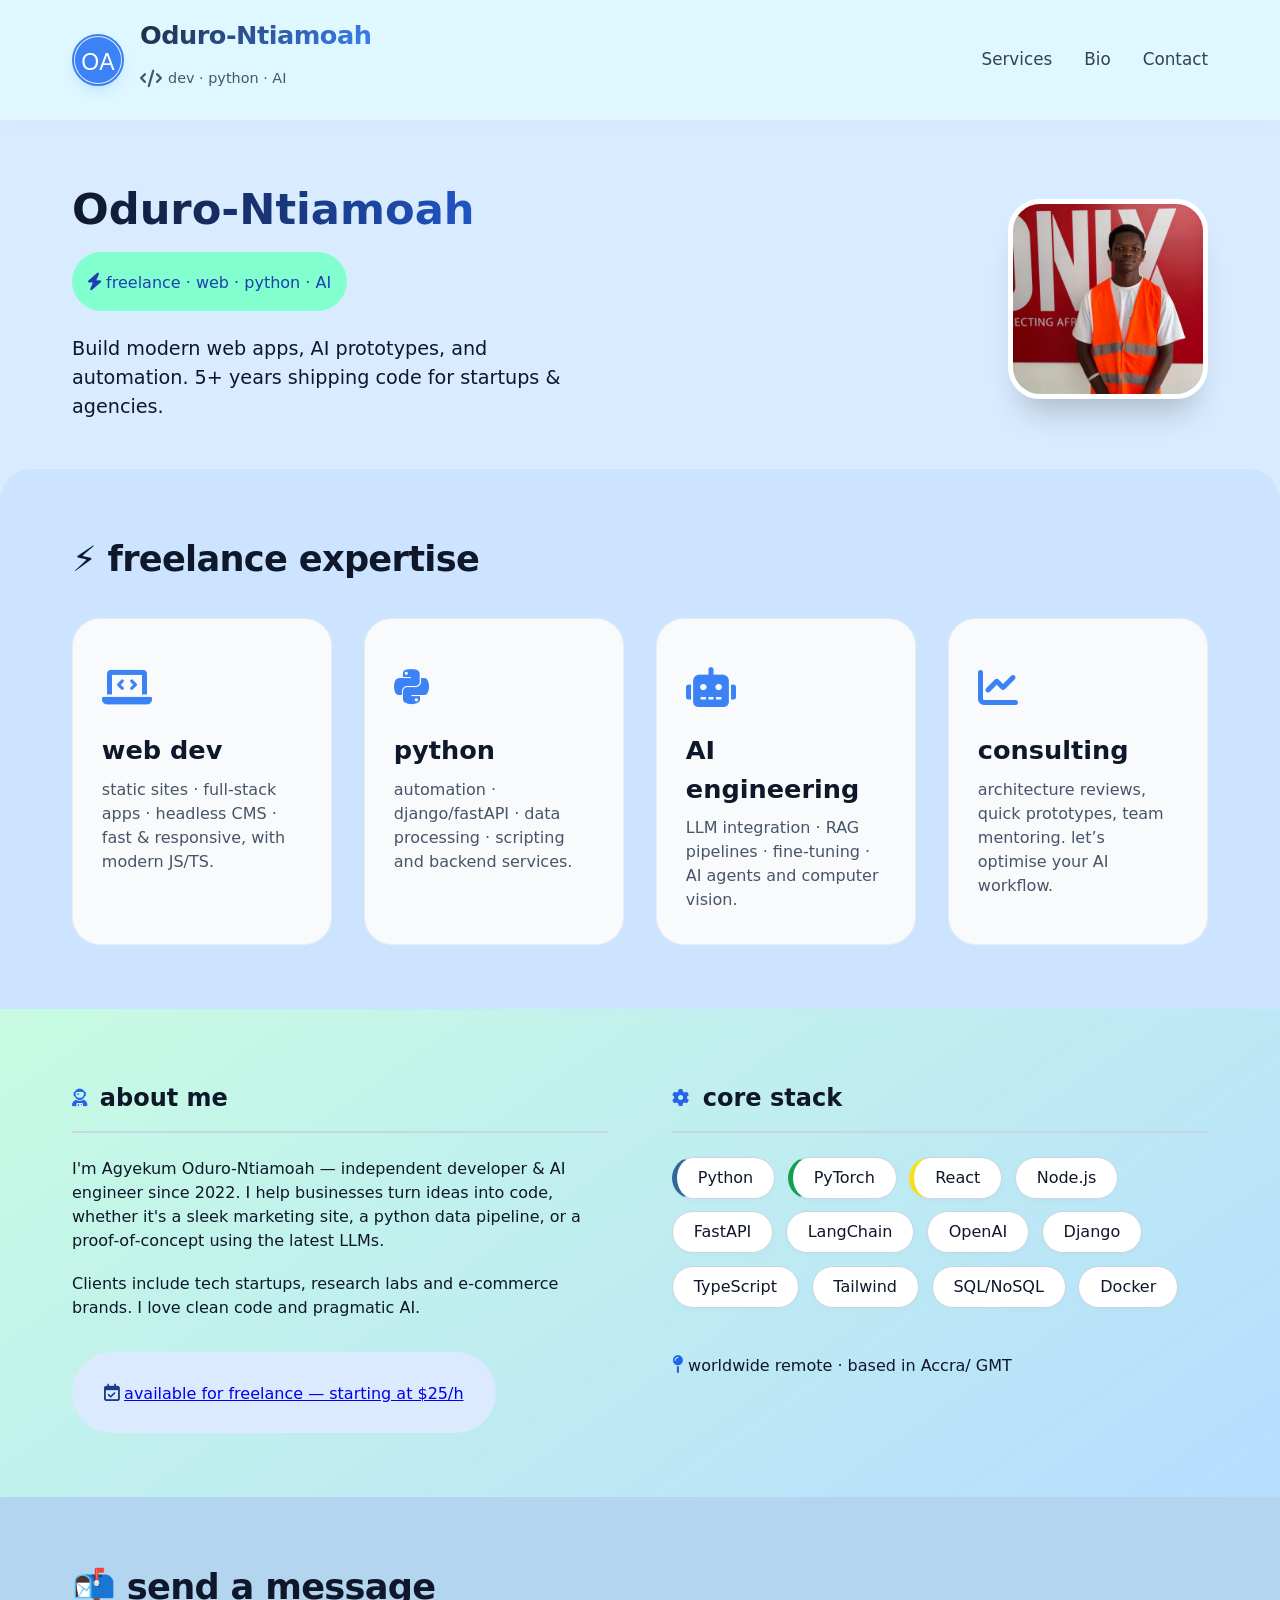
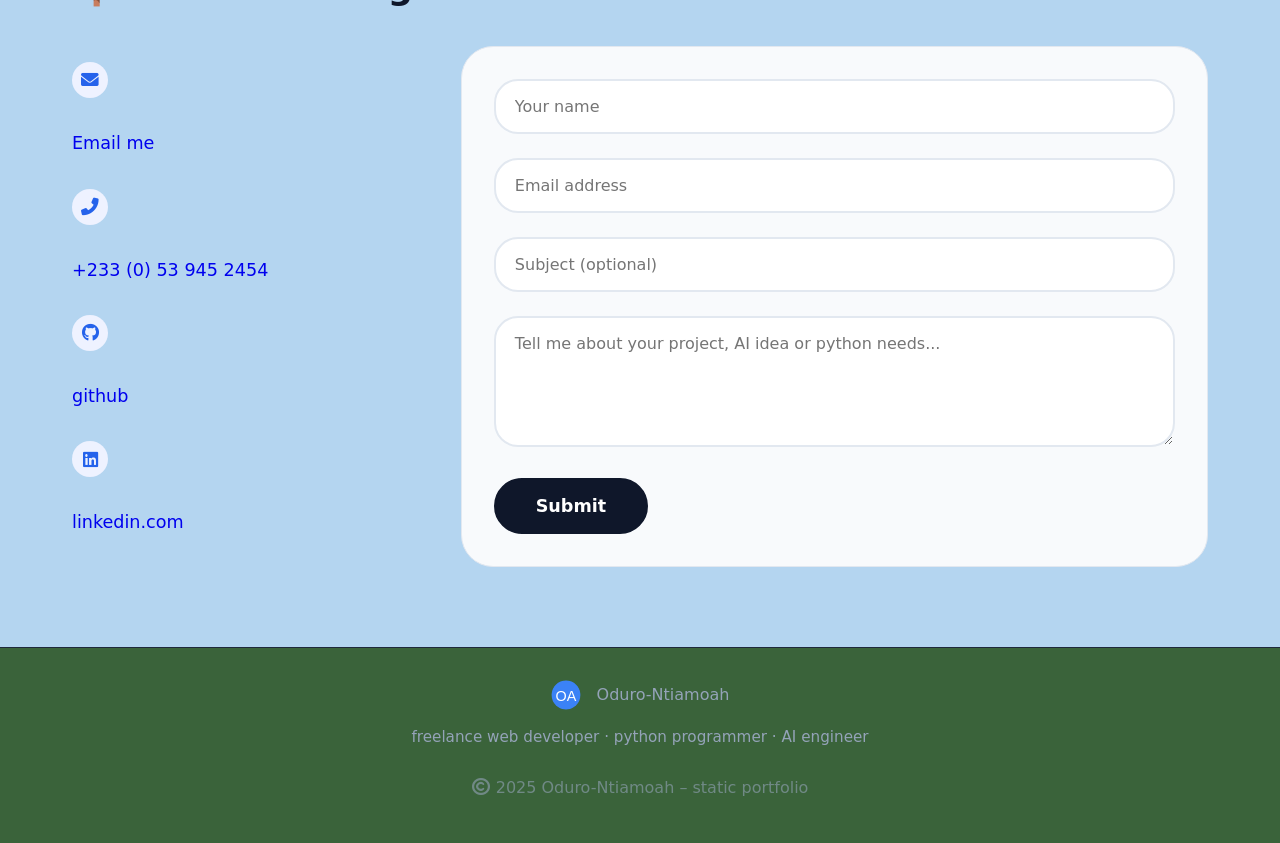
==== commit f960c5a8: "Update print statement from 'Hello' to 'Goodbye'" ====
--- a/index.html
+++ b/index.html
@@ -477,7 +477,7 @@
                 <p>Clients include tech startups, research labs and e‑commerce brands. I love clean code and pragmatic
                     AI.</p>
                 <div class="pricing-note">
-                    <i class="far fa-calendar-check"></i> available for freelance — starting at $25/h
+                    <i class="far fa-calendar-check"></i> <a href="https://www.pinterest.com/OduroNtiamoah2/">available for freelance — starting at $25/h</a>
                 </div>
             </div>
             <div class="info-block">
@@ -580,3 +580,4 @@
 </body>
 
 </html>
+
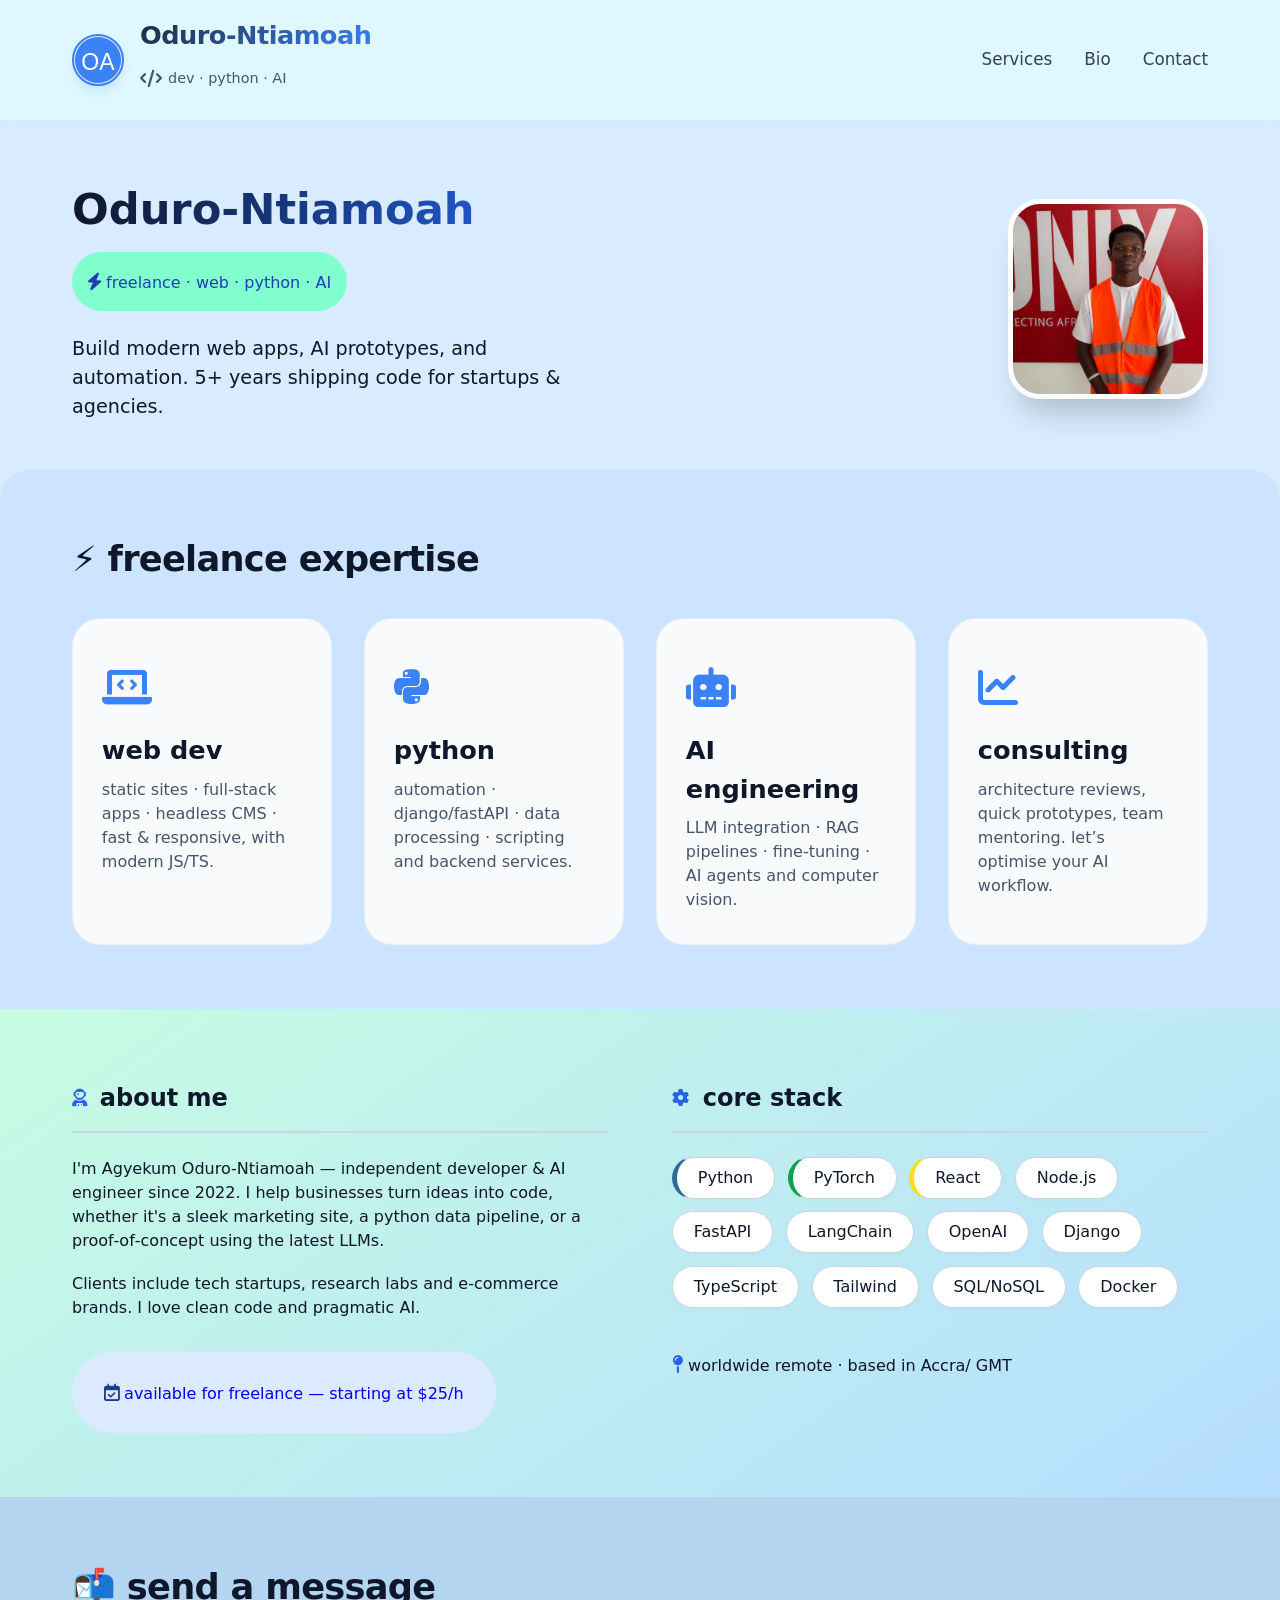
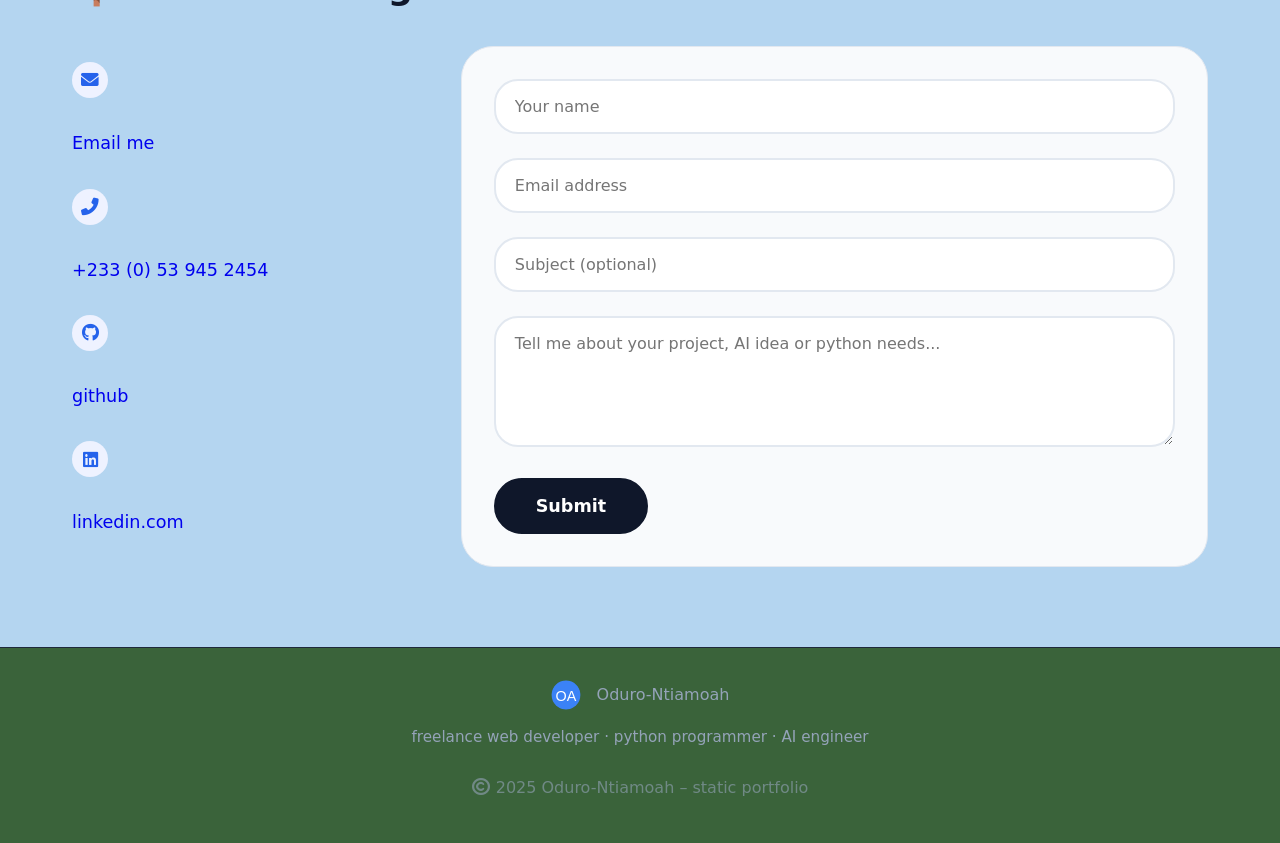
==== commit 25f12d5d: "Update fmt.Println message from 'Hello' to 'Goodbye'" ====
--- a/index.html
+++ b/index.html
@@ -256,6 +256,10 @@
             color: #1e3a8a;
             margin-top: 2rem;
             display: inline-block;
+        }
+
+        .pricing-note a {
+            text-decoration: none;
         }
 
         /* contact form */
@@ -581,3 +585,4 @@
 
 </html>
 
+
